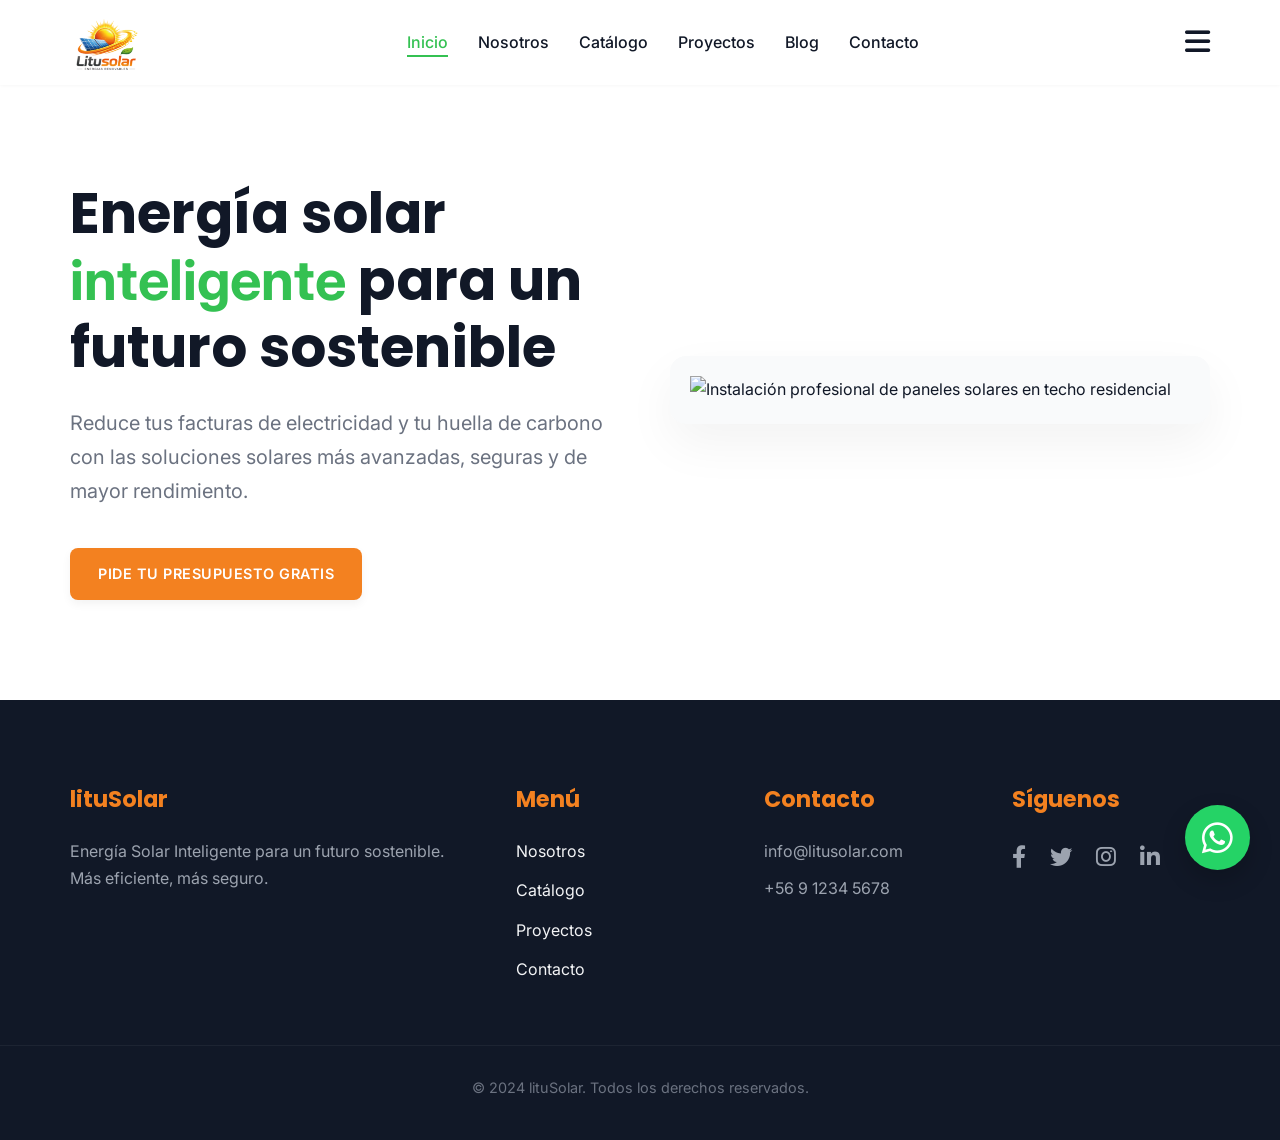
==== index.html @ d1e34080 "Update index.html" ====
<!DOCTYPE html>
<html lang="es">
<head>
    <meta charset="UTF-8">
    <meta name="viewport" content="width=device-width, initial-scale=1.0">
    <meta name="description" content="lituSolar - Energía solar inteligente para un futuro sostenible. Instalación rápida, profesional y con el máximo ahorro garantizado.">
    <title>lituSolar | Energía Solar Inteligente y Sostenible</title>
    
    <link rel="stylesheet" href="css/styles.css">
    
    <link rel="stylesheet" href="https://cdnjs.cloudflare.com/ajax/libs/font-awesome/6.0.0-beta3/css/all.min.css">
</head>
<body>

    <header>
        <div class="container nav-container">
            <div class="logo">
                <a href="index.html">
                    <img src="images/logo.png" alt="Logo de lituSolar">
                </a>
            </div>
            <nav>
                <ul class="nav-links">
                    <li><a href="index.html" class="active">Inicio</a></li>
                    <li><a href="nosotros.html">Nosotros</a></li>
                    <li><a href="catalogo.html">Catálogo</a></li>
                    <li><a href="proyectos.html">Proyectos</a></li>
                    <li><a href="blog.html">Blog</a></li>
                    <li><a href="contacto.html">Contacto</a></li>
                </ul>
            </nav>
            <i class="fas fa-bars menu-toggle"></i>
        </div>
    </header>

    <section id="hero">
        <div class="container hero-container">
            <div class="hero-text">
                <h1>Energía solar <span class="text-green">inteligente</span> para un futuro sostenible</h1>
                <p>Reduce tus facturas de electricidad y tu huella de carbono con las soluciones solares más avanzadas, seguras y de mayor rendimiento.</p>
                <a href="contacto.html" class="btn btn-primary">Pide tu Presupuesto Gratis</a>
            </div>
            <div class="hero-image">
                <img src="https://images.unsplash.com/photo-1599863261649-0d3f82669e4f?q=80&w=600&auto=format&fit=crop" alt="Instalación profesional de paneles solares en techo residencial">
            </div>
        </div>
    </section>

    <footer>
        <div class="container footer-container">
            <div class="footer-section">
                <h3>lituSolar</h3>
                <p>Energía Solar Inteligente para un futuro sostenible. Más eficiente, más seguro.</p>
            </div>
            <div class="footer-section">
                <h3>Menú</h3>
                <ul>
                    <li><a href="nosotros.html">Nosotros</a></li>
                    <li><a href="catalogo.html">Catálogo</a></li>
                    <li><a href="proyectos.html">Proyectos</a></li>
                    <li><a href="contacto.html">Contacto</a></li>
                </ul>
            </div>
            <div class="footer-section">
                <h3>Contacto</h3>
                <p>info@litusolar.com</p>
                <p>+56 9 1234 5678</p>
            </div>
            <div class="footer-section social-links">
                <h3>Síguenos</h3>
                <a href="#"><i class="fab fa-facebook-f"></i></a>
                <a href="#"><i class="fab fa-twitter"></i></a>
                <a href="#"><i class="fab fa-instagram"></i></a>
                <a href="#"><i class="fab fa-linkedin-in"></i></a>
            </div>
        </div>
        <div class="copy-text">
            &copy; 2024 lituSolar. Todos los derechos reservados.
        </div>
    </footer>

    <a href="https://wa.me/56912345678?text=Hola%20lituSolar,%20me%20gustaría%20saber%20más%20sobre%20sus%20paneles%20solares." class="whatsapp-btn" target="_blank">
        <i class="fab fa-whatsapp"></i>
    </a>

    <script src="js/script.js"></script>
</body>
</html>
---- css/styles.css ----
/*
 * lituSolar - CSS Global Rediseñado
 * Estética MODERNA, LIMPIA y PREMIUM.
 * Basado en la paleta del logo:
 * - Verde Aceto: #34C152
 * - Naranja Aceto: #F38120
 * - Base Limpia: #FFFFFF / #F9FAFB (Gris súper claro)
 * - Texto Principal: #111827 (Gris muy oscuro, casi negro)
 * - Texto Secundario: #6B7280 (Gris medio)
 */

/* --- IMPORTACIÓN DE FUENTES MODERNAS (Google Fonts) --- */
@import url('https://fonts.googleapis.com/css2?family=Inter:wght@400;500;600&family=Poppins:wght@600;700&display=swap');

/* --- RESET Y ESTILOS GLOBALES --- */
* {
    margin: 0;
    padding: 0;
    box-sizing: border-box;
    font-family: 'Inter', sans-serif; /* Fuente del cuerpo */
}

body {
    line-height: 1.7; /* Mayor interlineado para legibilidad */
    color: #111827;
    background-color: #ffffff;
    overflow-x: hidden;
    scroll-behavior: smooth;
}

h1, h2, h3 {
    font-family: 'Poppins', sans-serif; /* Fuente geométrica para títulos */
    font-weight: 700;
    color: #111827;
    margin-bottom: 1rem;
}

a {
    text-decoration: none;
    color: inherit;
    transition: all 0.3s ease;
}

ul {
    list-style: none;
}

img {
    max-width: 100%;
    height: auto;
    display: block;
}

.container {
    max-width: 1200px;
    margin: 0 auto;
    padding: 0 30px; /* Mayor padding lateral */
}

/* --- COLORES DEL LOGO Y ACENTOS --- */
.text-green { color: #34C152; }
.text-orange { color: #F38120; }
.bg-light { background-color: #F9FAFB; } /* Fondo gris ultra-claro */
.text-gray { color: #6B7280; }

/* --- BOTONES MODERNOS --- */
.btn {
    display: inline-block;
    padding: 14px 28px;
    border-radius: 8px; /* Bordes suaves */
    border: none;
    cursor: pointer;
    font-weight: 600;
    text-align: center;
    transition: all 0.3s ease;
    box-shadow: 0 4px 10px rgba(0, 0, 0, 0.05); /* Sombra muy sutil */
    text-transform: uppercase;
    letter-spacing: 0.5px;
    font-size: 0.9rem;
}

.btn:hover {
    transform: translateY(-2px);
    box-shadow: 0 6px 15px rgba(0, 0, 0, 0.1);
}

.btn-primary {
    background-color: #F38120; /* Naranja del sol */
    color: #ffffff;
}

.btn-primary:hover {
    background-color: #e07010;
}

.btn-secondary {
    background-color: #34C152; /* Verde de la hoja */
    color: #ffffff;
}

.btn-secondary:hover {
    background-color: #2b9e42;
}

.btn-block {
    width: 100%;
    display: block;
}

/* --- HEADER / NAVEGACIÓN MODERNA --- */
header {
    background-color: rgba(255, 255, 255, 0.95); /* Semi-transparente */
    backdrop-filter: blur(5px); /* Efecto blur detrás */
    padding: 15px 0;
    position: fixed; /* Fijo arriba siempre */
    top: 0;
    width: 100%;
    z-index: 1000;
    box-shadow: 0 1px 3px rgba(0,0,0,0.03); /* Límite suave */
}

.nav-container {
    display: flex;
    justify-content: space-between;
    align-items: center;
}

.logo img {
    height: 55px; /* Logo más grande */
    width: auto;
}

.nav-links {
    display: flex;
    gap: 30px; /* Más espacio entre enlaces */
}

.nav-links a {
    font-weight: 500;
    color: #111827;
    position: relative;
    padding-bottom: 5px;
}

/* Efecto hover subrayado animado */
.nav-links a::after {
    content: '';
    position: absolute;
    width: 0;
    height: 2px;
    bottom: 0;
    left: 0;
    background-color: #34C152; /* Verde de la hoja */
    transition: width 0.3s;
}

.nav-links a:hover::after, .nav-links a.active::after {
    width: 100%;
}

.nav-links a.active {
    color: #34C152;
}

.menu-toggle {
    display: none;
    font-size: 1.8rem;
    cursor: pointer;
    color: #111827;
}

/* --- SECCIÓN HERO PULIDA --- */
#hero {
    background-color: #ffffff;
    padding: 180px 0 100px 0; /* Mayor espacio arriba para header fijo */
}

.hero-container {
    display: grid;
    grid-template-columns: 1fr 1fr;
    gap: 60px;
    align-items: center;
}

.hero-text h1 {
    font-size: 3.5rem; /* Título gigante */
    line-height: 1.2;
    margin-bottom: 1.5rem;
}

.hero-text p {
    font-size: 1.25rem;
    color: #6B7280;
    margin-bottom: 2.5rem;
    max-width: 600px;
}

.hero-image {
    padding: 20px;
    border-radius: 16px;
    background-color: #F9FAFB;
    box-shadow: 0 20px 50px rgba(0,0,0,0.05);
}

/* --- SECCIÓN BENEFICIOS REDISEÑADA --- */
#beneficios {
    padding: 100px 0;
}

#beneficios h2 {
    text-align: center;
    font-size: 2.5rem;
    margin-bottom: 60px;
}

.beneficios-grid {
    display: grid;
    grid-template-columns: repeat(3, 1fr);
    gap: 30px;
}

.beneficio-card {
    background: #ffffff;
    border-radius: 12px;
    padding: 40px;
    text-align: center;
    border: 1px solid rgba(0,0,0,0.03); /* Límite suave */
    transition: all 0.3s ease;
}

.beneficio-card:hover {
    transform: translateY(-8px);
    box-shadow: 0 20px 40px rgba(0, 0, 0, 0.08);
}

.beneficio-card i {
    font-size: 3rem;
    margin-bottom: 25px;
    background-color: #F9FAFB;
    width: 80px;
    height: 80px;
    display: inline-flex;
    justify-content: center;
    align-items: center;
    border-radius: 50%;
}

.beneficio-card h3 {
    font-size: 1.5rem;
    margin-bottom: 15px;
}

.beneficio-card p {
    color: #6B7280;
    font-size: 1rem;
}

/* --- SECCIÓN SERVICIOS LIMPIA --- */
#servicios {
    padding: 100px 0;
}

.services-container {
    text-align: center;
}

.services-container h2 {
    font-size: 2.5rem;
    margin-bottom: 60px;
}

.services-list {
    display: grid;
    grid-template-columns: repeat(3, 1fr);
    gap: 30px;
}

.service-item {
    background: #ffffff;
    border-radius: 12px;
    padding: 40px;
    text-align: center;
    box-shadow: 0 10px 30px rgba(0, 0, 0, 0.05); /* Sombra sutil */
    border: 1px solid rgba(0,0,0,0.02);
}

.service-item h3 {
    color: #F38120; /* Naranja del sol */
    font-size: 1.6rem;
    margin-bottom: 15px;
}

.service-item p {
    color: #6B7280;
}

/* --- PÁGINAS INTERNAS --- */
.page-content {
    padding: 180px 0 100px 0;
}

.page-content h1 {
    font-size: 3rem;
    margin-bottom: 40px;
    text-align: center;
}

/* Estilos genéricos para secciones de contenido */
.card-style {
    background: #ffffff;
    border-radius: 12px;
    padding: 40px;
    box-shadow: 0 10px 30px rgba(0, 0, 0, 0.05);
    border: 1px solid rgba(0,0,0,0.03);
    margin-bottom: 40px;
}

.error-text, .error-msg {
    color: #dc2626; /* Rojo de error moderno */
    font-size: 0.9rem;
    margin-top: 5px;
}

/* --- FORMULARIOS MODERNOS (contacto.html) --- */
.contacto-wrapper {
    max-width: 700px;
    margin: 0 auto;
}

.alert-success {
    background-color: #d1fae5;
    color: #065f46;
    padding: 15px;
    border-radius: 8px;
    border: 1px solid #a7f3d0;
    margin-bottom: 25px;
    display: none; /* Oculto por defecto */
}

.alert-success.active {
    display: block;
}

.form-group {
    margin-bottom: 20px;
}

.form-group label {
    display: block;
    margin-bottom: 8px;
    font-weight: 500;
    color: #111827;
}

.form-group input, .form-group textarea {
    width: 100%;
    padding: 14px;
    border: 1px solid #d1d5db; /* Gris suave */
    border-radius: 8px;
    background-color: #ffffff;
    font-size: 1rem;
    color: #111827;
    transition: border-color 0.3s;
}

.form-group input:focus, .form-group textarea:focus {
    outline: none;
    border-color: #34C152; /* Foco Verde */
    box-shadow: 0 0 0 3px rgba(52, 193, 82, 0.1);
}

/* --- GRILLAS DE DATOS DINÁMICOS (catalogo/blog.html) --- */
.product-grid, .blog-grid {
    display: grid;
    grid-template-columns: repeat(3, 1fr);
    gap: 30px;
    margin-top: 50px;
}

.product-card, .blog-card {
    /* Mismo estilo base que la tarjeta de beneficios */
    background: #ffffff;
    border-radius: 12px;
    padding: 30px;
    border: 1px solid rgba(0,0,0,0.03);
    box-shadow: 0 10px 30px rgba(0, 0, 0, 0.05);
    transition: all 0.3s ease;
    display: flex;
    flex-direction: column;
}

.product-card img, .blog-card img {
    border-radius: 8px;
    margin-bottom: 20px;
}

.blog-card h3 {
    font-size: 1.4rem;
}

.blog-card .read-more {
    margin-top: auto;
    font-weight: 600;
}

/* --- FOOTER MODERNO Y LIMPIO --- */
footer {
    background-color: #111827; /* Fondo muy oscuro */
    color: #f3f4f6;
    padding: 80px 0 40px 0;
}

.footer-container {
    display: grid;
    grid-template-columns: 2fr 1fr 1fr 1fr;
    gap: 50px;
}

.footer-section h3 {
    color: #F38120; /* Naranja del sol */
    font-size: 1.4rem;
    margin-bottom: 20px;
}

.footer-section p {
    color: #9ca3af; /* Gris claro */
    margin-bottom: 10px;
}

.footer-section ul li {
    margin-bottom: 12px;
}

.footer-section ul li a:hover {
    color: #34C152; /* Verde en hover */
}

.social-links a {
    margin-right: 20px;
    font-size: 1.4rem;
    color: #9ca3af;
}

.social-links a:hover {
    color: #ffffff;
}

.copy-text {
    text-align: center;
    margin-top: 50px;
    padding-top: 30px;
    border-top: 1px solid rgba(255, 255, 255, 0.05);
    color: #6b7280;
    font-size: 0.9rem;
}

/* --- BOTÓN WHATSAPP FLOTANTE PULIDO --- */
.whatsapp-btn {
    position: fixed;
    bottom: 30px;
    right: 30px;
    background-color: #25D366;
    color: #ffffff;
    border-radius: 50px;
    width: 65px;
    height: 65px;
    display: flex;
    justify-content: center;
    align-items: center;
    font-size: 2.2rem;
    box-shadow: 0 10px 25px rgba(0, 0, 0, 0.2);
    z-index: 1000;
}

.whatsapp-btn:hover {
    transform: translateY(-5px);
    background-color: #1ebd5a;
}

/* --- MEDIA QUERIES (Responsividad Rediseñada) --- */
@media (max-width: 1024px) {
    .beneficios-grid, .services-list, .product-grid, .blog-grid {
        grid-template-columns: repeat(2, 1fr);
    }
}

@media (max-width: 768px) {
    .container {
        padding: 0 20px;
    }

    /* Navegación Mobile */
    .nav-links {
        display: none;
        flex-direction: column;
        position: absolute;
        top: 85px; /* Altura del header */
        right: 0;
        background-color: #ffffff;
        width: 100%;
        padding: 30px;
        box-shadow: 0 10px 15px rgba(0,0,0,0.05);
        gap: 20px;
    }

    .nav-links.active {
        display: flex;
    }

    .menu-toggle {
        display: block;
    }

    /* Hero en columna */
    .hero-container {
        grid-template-columns: 1fr;
        text-align: center;
    }

    .hero-text h1 {
        font-size: 2.8rem;
    }

    .hero-text p {
        max-width: 100%;
    }

    /* Grillas a una columna */
    .beneficios-grid, .services-list, .product-grid, .blog-grid {
        grid-template-columns: 1fr;
    }

    /* Footer en columna */
    .footer-container {
        grid-template-columns: 1fr;
        text-align: center;
    }

    .social-links a {
        margin: 0 10px;
    }
}
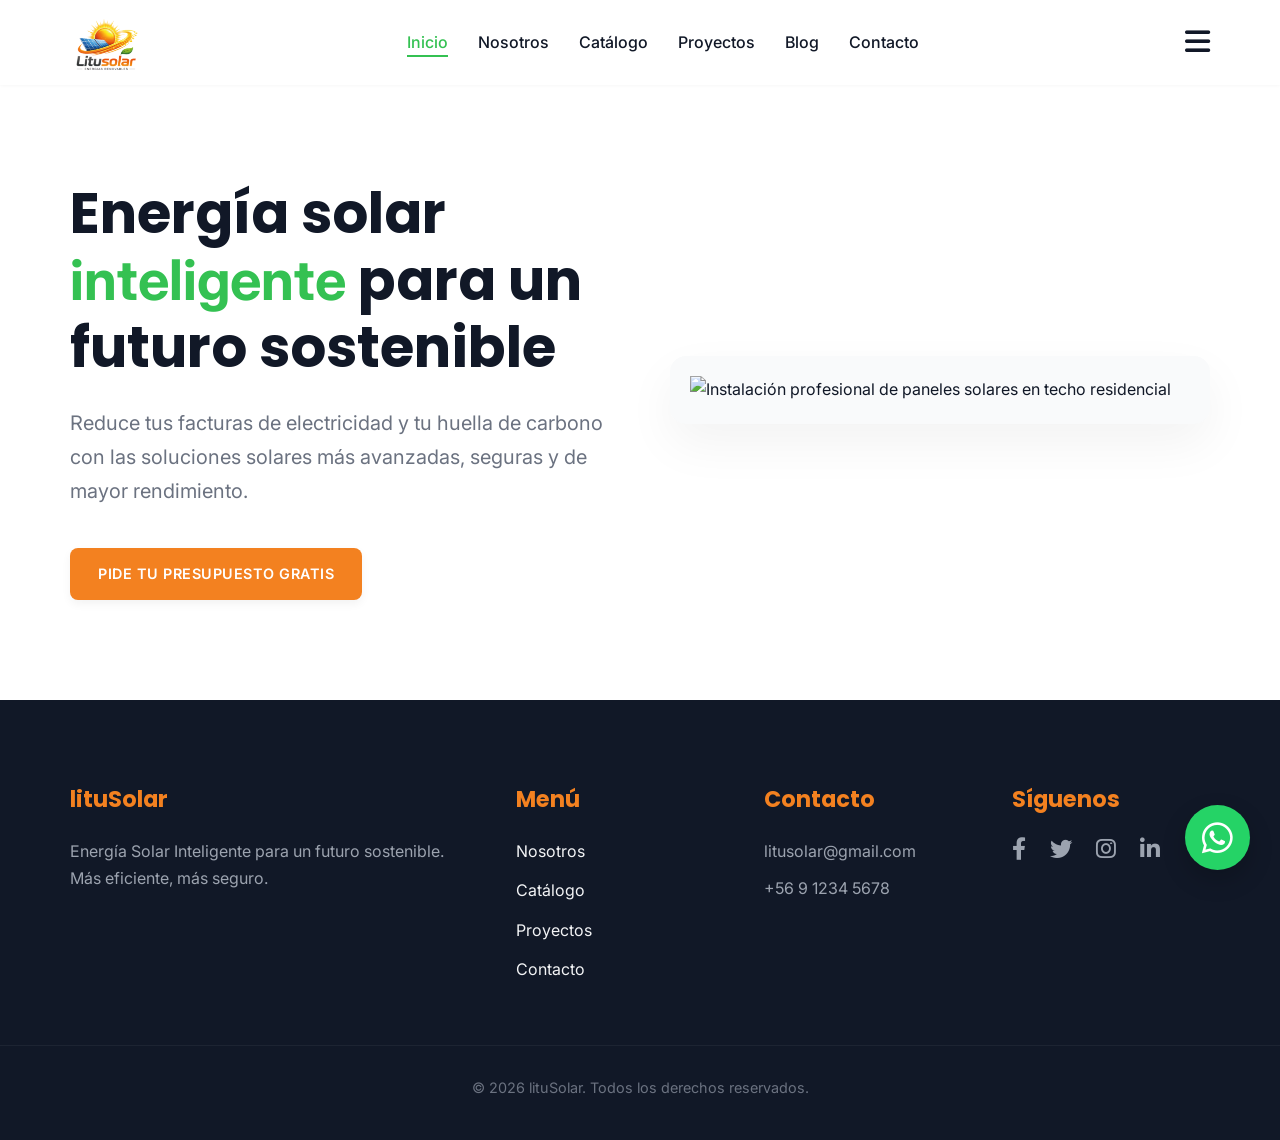
==== commit bd7ff649: "Update index.html" ====
--- a/index.html
+++ b/index.html
@@ -1,4 +1,3 @@
-<!DOCTYPE html>
 <html lang="es">
 <head>
     <meta charset="UTF-8">
@@ -63,7 +62,7 @@
             </div>
             <div class="footer-section">
                 <h3>Contacto</h3>
-                <p>info@litusolar.com</p>
+                <p>litusolar@gmail.com</p>
                 <p>+56 9 1234 5678</p>
             </div>
             <div class="footer-section social-links">
@@ -75,7 +74,7 @@
             </div>
         </div>
         <div class="copy-text">
-            &copy; 2024 lituSolar. Todos los derechos reservados.
+            &copy; 2026 lituSolar. Todos los derechos reservados.
         </div>
     </footer>
 
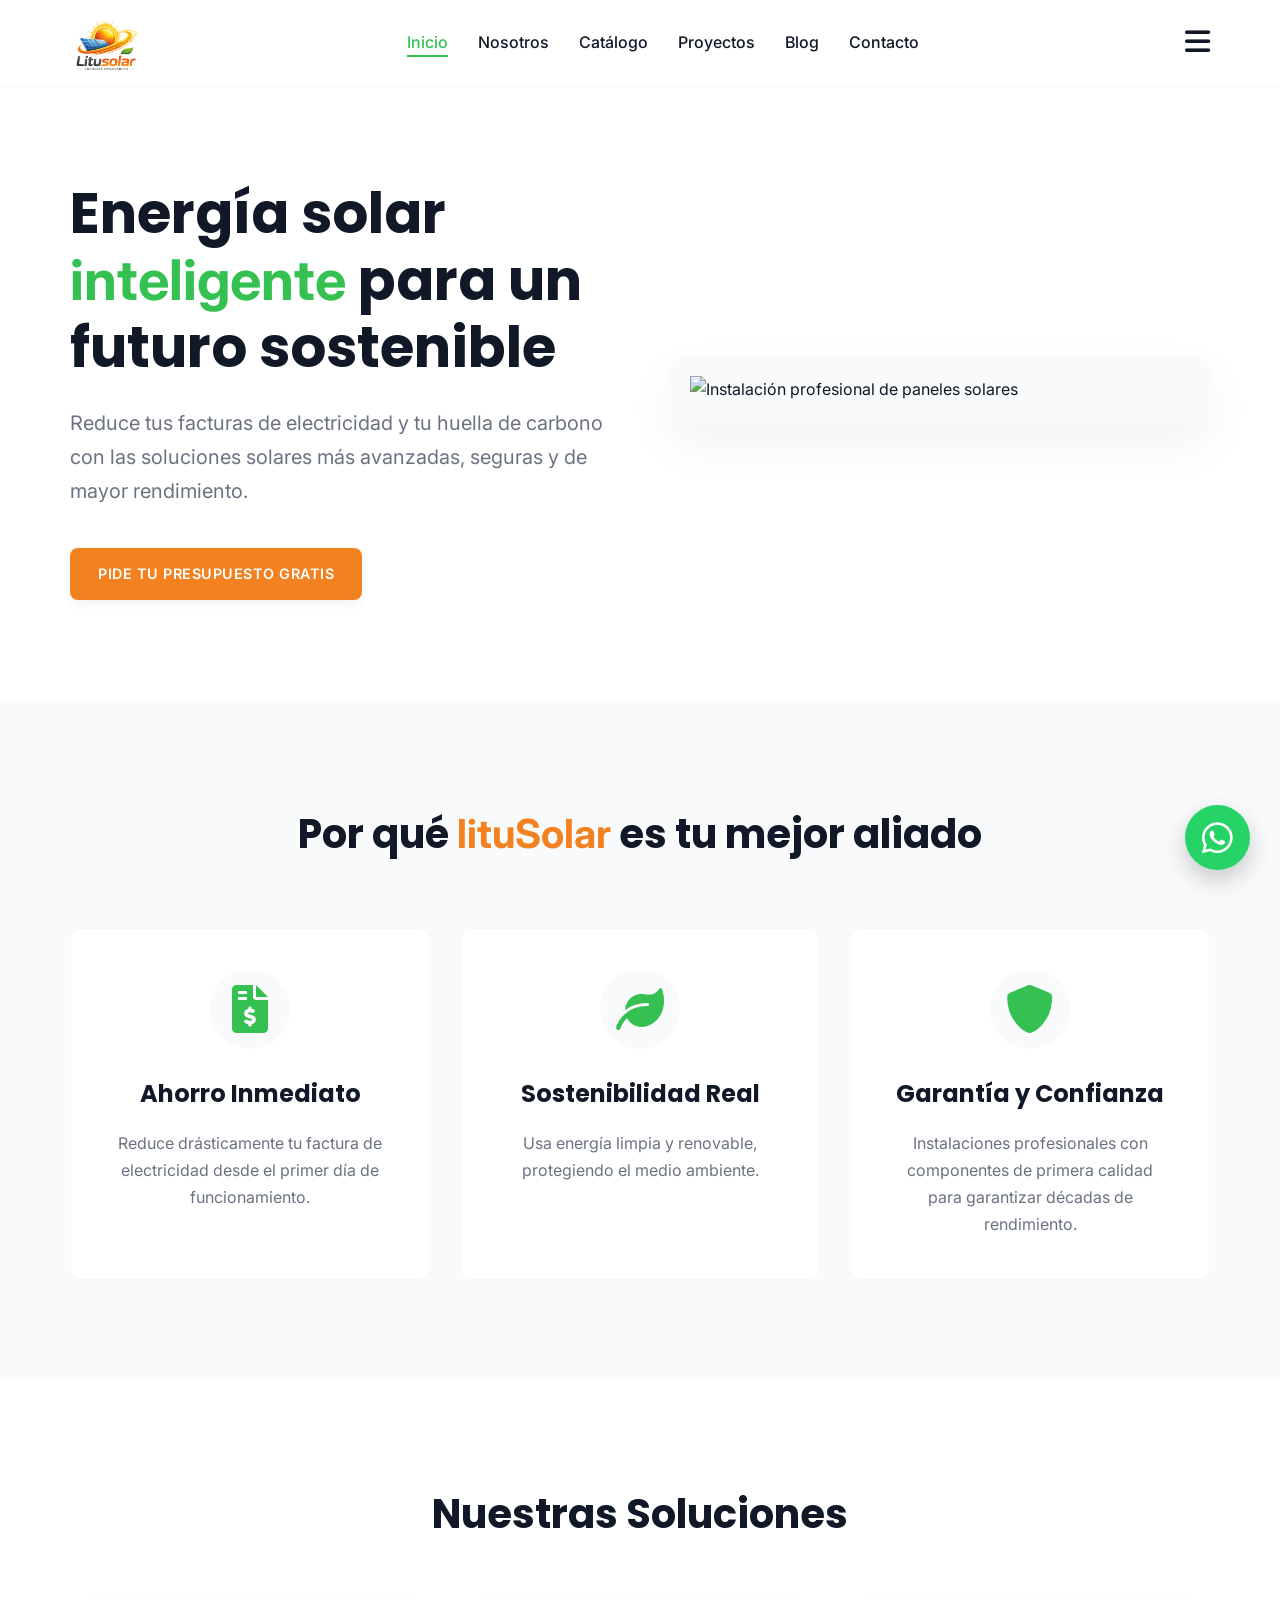
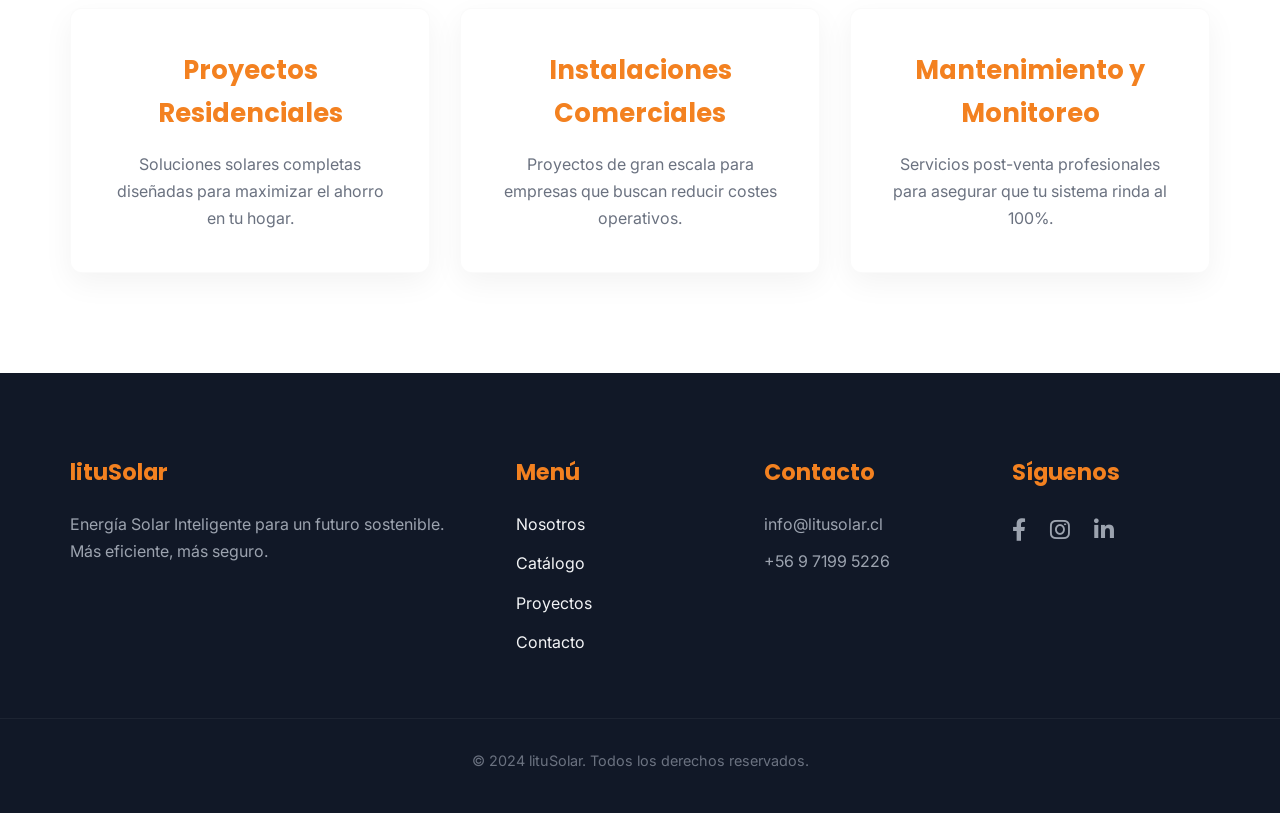
==== commit fc73a902: "Update index.html" ====
--- a/index.html
+++ b/index.html
@@ -1,3 +1,4 @@
+<!DOCTYPE html>
 <html lang="es">
 <head>
     <meta charset="UTF-8">
@@ -6,7 +7,6 @@
     <title>lituSolar | Energía Solar Inteligente y Sostenible</title>
     
     <link rel="stylesheet" href="css/styles.css">
-    
     <link rel="stylesheet" href="https://cdnjs.cloudflare.com/ajax/libs/font-awesome/6.0.0-beta3/css/all.min.css">
 </head>
 <body>
@@ -40,7 +40,51 @@
                 <a href="contacto.html" class="btn btn-primary">Pide tu Presupuesto Gratis</a>
             </div>
             <div class="hero-image">
-                <img src="https://images.unsplash.com/photo-1599863261649-0d3f82669e4f?q=80&w=600&auto=format&fit=crop" alt="Instalación profesional de paneles solares en techo residencial">
+                <img src="images/hero.jpg" alt="Instalación profesional de paneles solares">
+            </div>
+        </div>
+    </section>
+
+    <section id="beneficios" class="bg-light">
+        <div class="container">
+            <h2>Por qué <span class="text-orange">lituSolar</span> es tu mejor aliado</h2>
+            
+            <div class="beneficios-grid">
+                <div class="beneficio-card">
+                    <i class="fas fa-file-invoice-dollar text-green"></i>
+                    <h3>Ahorro Inmediato</h3>
+                    <p>Reduce drásticamente tu factura de electricidad desde el primer día de funcionamiento.</p>
+                </div>
+                <div class="beneficio-card">
+                    <i class="fas fa-leaf text-green"></i>
+                    <h3>Sostenibilidad Real</h3>
+                    <p>Usa energía limpia y renovable, protegiendo el medio ambiente.</p>
+                </div>
+                <div class="beneficio-card">
+                    <i class="fas fa-shield-alt text-green"></i>
+                    <h3>Garantía y Confianza</h3>
+                    <p>Instalaciones profesionales con componentes de primera calidad para garantizar décadas de rendimiento.</p>
+                </div>
+            </div>
+        </div>
+    </section>
+
+    <section id="servicios">
+        <div class="container services-container">
+            <h2>Nuestras Soluciones</h2>
+            <div class="services-list">
+                <div class="service-item">
+                    <h3>Proyectos Residenciales</h3>
+                    <p>Soluciones solares completas diseñadas para maximizar el ahorro en tu hogar.</p>
+                </div>
+                <div class="service-item">
+                    <h3>Instalaciones Comerciales</h3>
+                    <p>Proyectos de gran escala para empresas que buscan reducir costes operativos.</p>
+                </div>
+                <div class="service-item">
+                    <h3>Mantenimiento y Monitoreo</h3>
+                    <p>Servicios post-venta profesionales para asegurar que tu sistema rinda al 100%.</p>
+                </div>
             </div>
         </div>
     </section>
@@ -62,23 +106,22 @@
             </div>
             <div class="footer-section">
                 <h3>Contacto</h3>
-                <p>litusolar@gmail.com</p>
-                <p>+56 9 1234 5678</p>
+                <p>info@litusolar.cl</p>
+                <p>+56 9 7199 5226</p>
             </div>
             <div class="footer-section social-links">
                 <h3>Síguenos</h3>
                 <a href="#"><i class="fab fa-facebook-f"></i></a>
-                <a href="#"><i class="fab fa-twitter"></i></a>
                 <a href="#"><i class="fab fa-instagram"></i></a>
                 <a href="#"><i class="fab fa-linkedin-in"></i></a>
             </div>
         </div>
         <div class="copy-text">
-            &copy; 2026 lituSolar. Todos los derechos reservados.
+            &copy; 2024 lituSolar. Todos los derechos reservados.
         </div>
     </footer>
 
-    <a href="https://wa.me/56912345678?text=Hola%20lituSolar,%20me%20gustaría%20saber%20más%20sobre%20sus%20paneles%20solares." class="whatsapp-btn" target="_blank">
+    <a href="https://wa.me/56971995226?text=Hola%20lituSolar,%20me%20gustaría%20saber%20más%20sobre%20sus%20paneles%20solares." class="whatsapp-btn" target="_blank">
         <i class="fab fa-whatsapp"></i>
     </a>
 
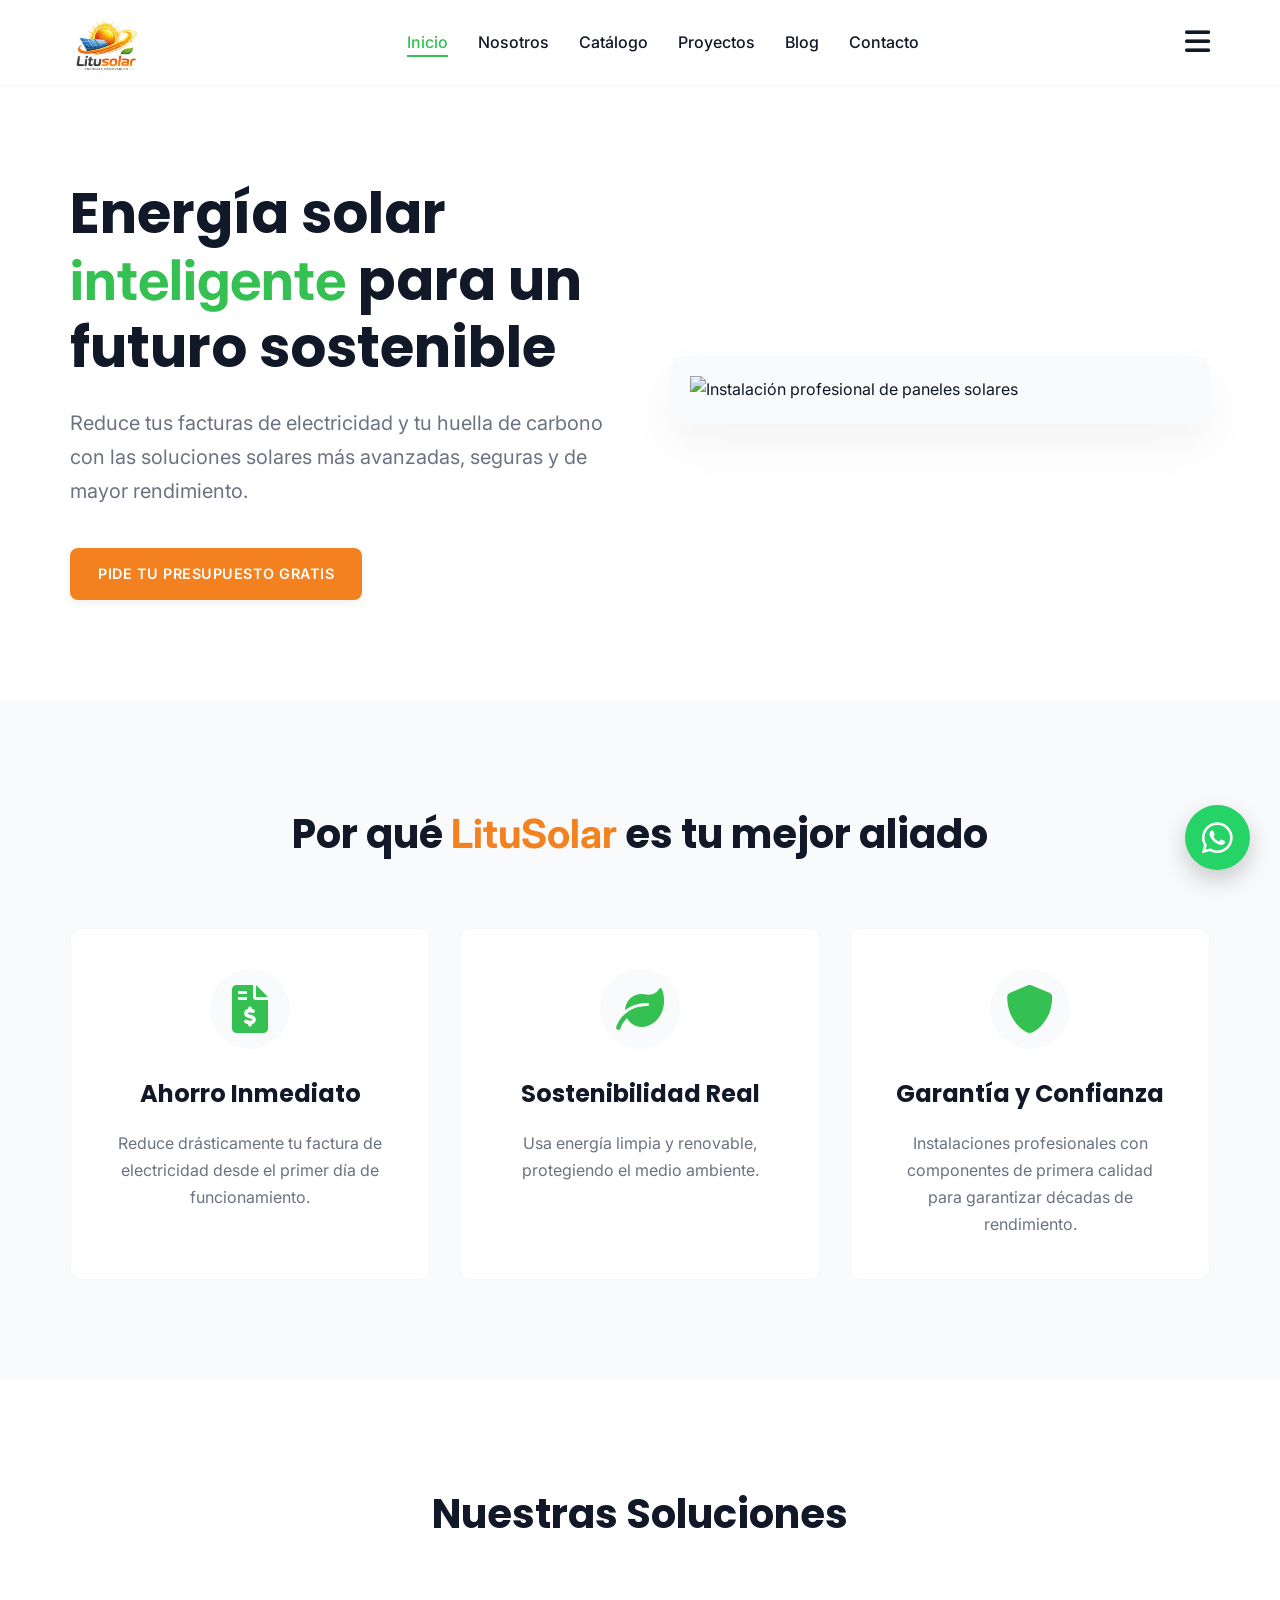
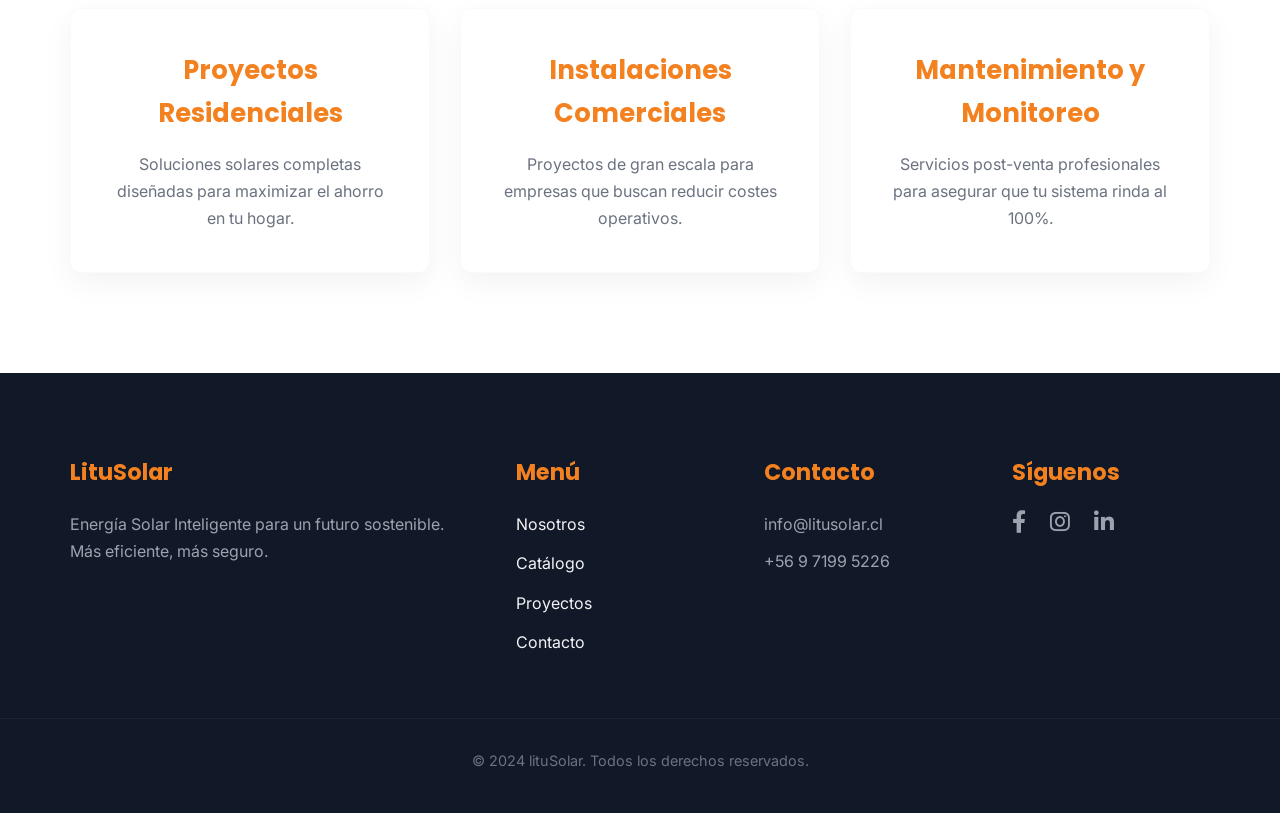
==== commit 6a79fabf: "Update index.html" ====
--- a/index.html
+++ b/index.html
@@ -1,4 +1,3 @@
-<!DOCTYPE html>
 <html lang="es">
 <head>
     <meta charset="UTF-8">
@@ -15,7 +14,7 @@
         <div class="container nav-container">
             <div class="logo">
                 <a href="index.html">
-                    <img src="images/logo.png" alt="Logo de lituSolar">
+                    <img src="images/logo.png" alt="Logo de LituSolar">
                 </a>
             </div>
             <nav>
@@ -47,7 +46,7 @@
 
     <section id="beneficios" class="bg-light">
         <div class="container">
-            <h2>Por qué <span class="text-orange">lituSolar</span> es tu mejor aliado</h2>
+            <h2>Por qué <span class="text-orange">LituSolar</span> es tu mejor aliado</h2>
             
             <div class="beneficios-grid">
                 <div class="beneficio-card">
@@ -92,7 +91,7 @@
     <footer>
         <div class="container footer-container">
             <div class="footer-section">
-                <h3>lituSolar</h3>
+                <h3>LituSolar</h3>
                 <p>Energía Solar Inteligente para un futuro sostenible. Más eficiente, más seguro.</p>
             </div>
             <div class="footer-section">
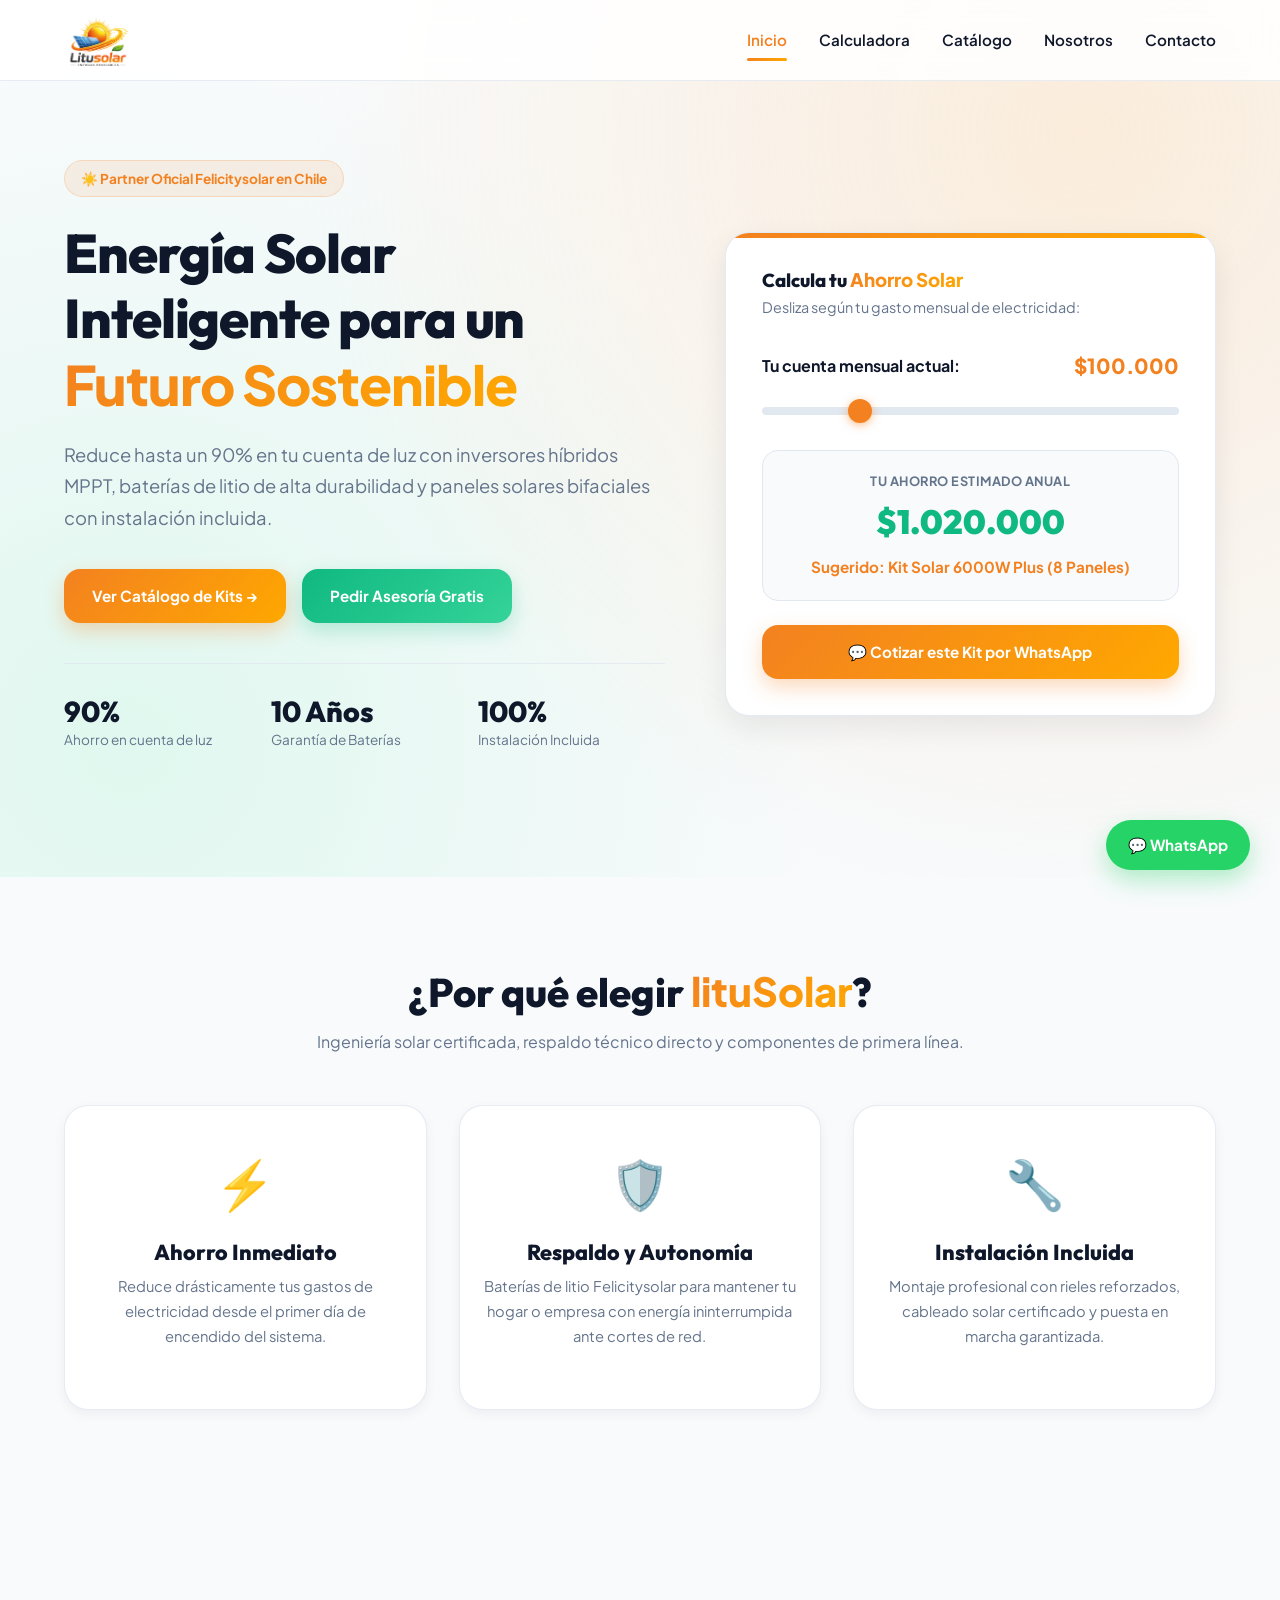
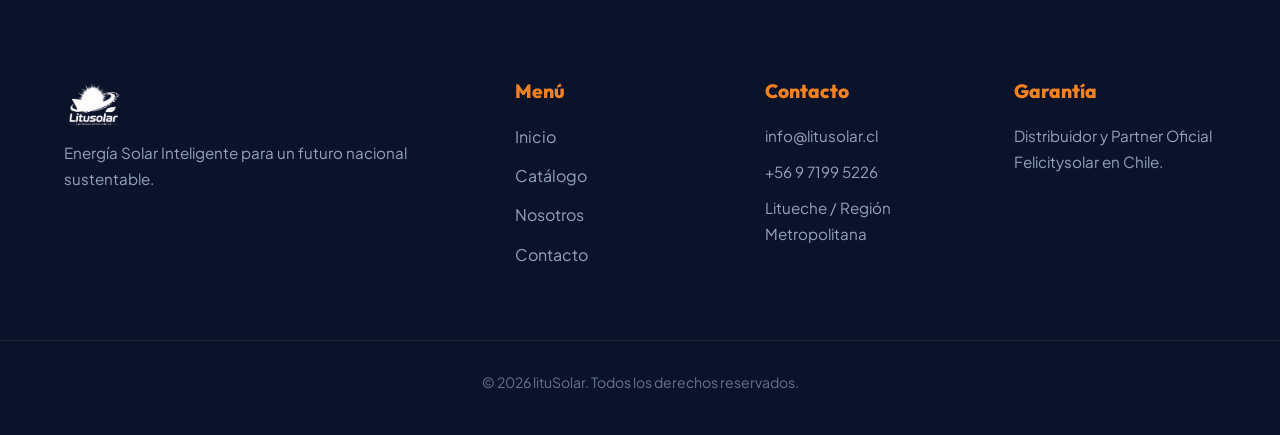
==== commit 6eacca66: "Lanzamiento oficial lituSolar v2: Diseño Solar Tech, Calculadora interactiva y API Google" ====
--- a/index.html
+++ b/index.html
@@ -1,129 +1,172 @@
+<!DOCTYPE html>
 <html lang="es">
 <head>
-    <meta charset="UTF-8">
-    <meta name="viewport" content="width=device-width, initial-scale=1.0">
-    <meta name="description" content="lituSolar - Energía solar inteligente para un futuro sostenible. Instalación rápida, profesional y con el máximo ahorro garantizado.">
-    <title>lituSolar | Energía Solar Inteligente y Sostenible</title>
-    
-    <link rel="stylesheet" href="css/styles.css">
-    <link rel="stylesheet" href="https://cdnjs.cloudflare.com/ajax/libs/font-awesome/6.0.0-beta3/css/all.min.css">
+  <meta charset="UTF-8">
+  <meta name="viewport" content="width=device-width, initial-scale=1.0">
+  <title>lituSolar | Energía Solar Inteligente Chile</title>
+  <meta name="description" content="Kits solares fotovoltaicos híbridos y baterías de litio Felicitysolar en Chile. Reduce hasta un 90% en tu cuenta de luz con instalación incluida.">
+  <link rel="stylesheet" href="css/styles.css">
+  <link rel="icon" href="images/logo.png" type="image/png">
 </head>
 <body>
 
-    <header>
-        <div class="container nav-container">
-            <div class="logo">
-                <a href="index.html">
-                    <img src="images/logo.png" alt="Logo de LituSolar">
-                </a>
-            </div>
-            <nav>
-                <ul class="nav-links">
-                    <li><a href="index.html" class="active">Inicio</a></li>
-                    <li><a href="nosotros.html">Nosotros</a></li>
-                    <li><a href="catalogo.html">Catálogo</a></li>
-                    <li><a href="proyectos.html">Proyectos</a></li>
-                    <li><a href="blog.html">Blog</a></li>
-                    <li><a href="contacto.html">Contacto</a></li>
-                </ul>
-            </nav>
-            <i class="fas fa-bars menu-toggle"></i>
+  <!-- 1. INTRO SOLAR EN MOVIMIENTO (Splash Screen) -->
+  <div id="solar-intro-overlay">
+    <div class="intro-content">
+      <div class="solar-aura-ring"></div>
+      <img src="images/logo.png" alt="lituSolar" class="intro-logo">
+      <div class="intro-text">
+        <span class="intro-tagline">ENERGÍA SOLAR INTELIGENTE</span>
+        <div class="intro-loader-bar">
+          <div class="intro-loader-progress"></div>
         </div>
-    </header>
+      </div>
+    </div>
+    <button id="skip-intro" class="skip-btn">Saltar Intro &rarr;</button>
+  </div>
 
-    <section id="hero">
-        <div class="container hero-container">
-            <div class="hero-text">
-                <h1>Energía solar <span class="text-green">inteligente</span> para un futuro sostenible</h1>
-                <p>Reduce tus facturas de electricidad y tu huella de carbono con las soluciones solares más avanzadas, seguras y de mayor rendimiento.</p>
-                <a href="contacto.html" class="btn btn-primary">Pide tu Presupuesto Gratis</a>
-            </div>
-            <div class="hero-image">
-                <img src="images/hero.jpg" alt="Instalación profesional de paneles solares">
-            </div>
+  <!-- 2. HEADER Y NAVEGACIÓN -->
+  <header>
+    <div class="container nav-container">
+      <a href="index.html" class="logo">
+        <img src="images/logo.png" alt="lituSolar Logo">
+      </a>
+      <div class="menu-toggle">☰</div>
+      <nav class="nav-links">
+        <a href="index.html" class="active">Inicio</a>
+        <a href="#calculadora">Calculadora</a>
+        <a href="catalogo.html">Catálogo</a>
+        <a href="nosotros.html">Nosotros</a>
+        <a href="contacto.html">Contacto</a>
+      </nav>
+    </div>
+  </header>
+
+  <!-- 3. HERO CON ENTRADA DINÁMICA Y CALCULADORA EN VIVO -->
+  <section id="hero">
+    <div class="container hero-container">
+      
+      <!-- Columna Izquierda: Mensaje Comercial -->
+      <div class="hero-text">
+        <div class="hero-badge">
+          <span>☀️ Partner Oficial Felicitysolar en Chile</span>
         </div>
-    </section>
+        <h1>Energía Solar Inteligente para un <span class="gradient-orange">Futuro Sostenible</span></h1>
+        <p>Reduce hasta un 90% en tu cuenta de luz con inversores híbridos MPPT, baterías de litio de alta durabilidad y paneles solares bifaciales con instalación incluida.</p>
+        
+        <div class="hero-actions">
+          <a href="catalogo.html" class="btn btn-primary">Ver Catálogo de Kits &rarr;</a>
+          <a href="contacto.html" class="btn btn-secondary">Pedir Asesoría Gratis</a>
+        </div>
 
-    <section id="beneficios" class="bg-light">
-        <div class="container">
-            <h2>Por qué <span class="text-orange">LituSolar</span> es tu mejor aliado</h2>
-            
-            <div class="beneficios-grid">
-                <div class="beneficio-card">
-                    <i class="fas fa-file-invoice-dollar text-green"></i>
-                    <h3>Ahorro Inmediato</h3>
-                    <p>Reduce drásticamente tu factura de electricidad desde el primer día de funcionamiento.</p>
-                </div>
-                <div class="beneficio-card">
-                    <i class="fas fa-leaf text-green"></i>
-                    <h3>Sostenibilidad Real</h3>
-                    <p>Usa energía limpia y renovable, protegiendo el medio ambiente.</p>
-                </div>
-                <div class="beneficio-card">
-                    <i class="fas fa-shield-alt text-green"></i>
-                    <h3>Garantía y Confianza</h3>
-                    <p>Instalaciones profesionales con componentes de primera calidad para garantizar décadas de rendimiento.</p>
-                </div>
-            </div>
+        <div class="hero-stats">
+          <div class="stat-item">
+            <h4>90%</h4>
+            <p>Ahorro en cuenta de luz</p>
+          </div>
+          <div class="stat-item">
+            <h4>10 Años</h4>
+            <p>Garantía de Baterías</p>
+          </div>
+          <div class="stat-item">
+            <h4>100%</h4>
+            <p>Instalación Incluida</p>
+          </div>
         </div>
-    </section>
+      </div>
 
-    <section id="servicios">
-        <div class="container services-container">
-            <h2>Nuestras Soluciones</h2>
-            <div class="services-list">
-                <div class="service-item">
-                    <h3>Proyectos Residenciales</h3>
-                    <p>Soluciones solares completas diseñadas para maximizar el ahorro en tu hogar.</p>
-                </div>
-                <div class="service-item">
-                    <h3>Instalaciones Comerciales</h3>
-                    <p>Proyectos de gran escala para empresas que buscan reducir costes operativos.</p>
-                </div>
-                <div class="service-item">
-                    <h3>Mantenimiento y Monitoreo</h3>
-                    <p>Servicios post-venta profesionales para asegurar que tu sistema rinda al 100%.</p>
-                </div>
-            </div>
+      <!-- Columna Derecha: Calculadora Solar Interactiva -->
+      <div class="calculator-card" id="calculadora">
+        <h3>Calcula tu <span class="gradient-orange">Ahorro Solar</span></h3>
+        <p class="text-gray" style="font-size: 0.9rem; margin-top: 4px;">Desliza según tu gasto mensual de electricidad:</p>
+
+        <div class="calc-slider-group">
+          <label>
+            <span>Tu cuenta mensual actual:</span>
+            <span id="bill-amount" class="text-orange" style="font-size: 1.3rem; font-weight: 800;">$100.000</span>
+          </label>
+          <input type="range" id="bill-slider" class="calc-slider" min="30000" max="350000" step="10000" value="100000">
         </div>
-    </section>
 
-    <footer>
-        <div class="container footer-container">
-            <div class="footer-section">
-                <h3>LituSolar</h3>
-                <p>Energía Solar Inteligente para un futuro sostenible. Más eficiente, más seguro.</p>
-            </div>
-            <div class="footer-section">
-                <h3>Menú</h3>
-                <ul>
-                    <li><a href="nosotros.html">Nosotros</a></li>
-                    <li><a href="catalogo.html">Catálogo</a></li>
-                    <li><a href="proyectos.html">Proyectos</a></li>
-                    <li><a href="contacto.html">Contacto</a></li>
-                </ul>
-            </div>
-            <div class="footer-section">
-                <h3>Contacto</h3>
-                <p>info@litusolar.cl</p>
-                <p>+56 9 7199 5226</p>
-            </div>
-            <div class="footer-section social-links">
-                <h3>Síguenos</h3>
-                <a href="#"><i class="fab fa-facebook-f"></i></a>
-                <a href="#"><i class="fab fa-instagram"></i></a>
-                <a href="#"><i class="fab fa-linkedin-in"></i></a>
-            </div>
+        <div class="calc-result-box">
+          <p class="text-gray" style="font-size: 0.8rem; text-transform: uppercase; font-weight: 700; letter-spacing: 0.5px;">Tu Ahorro Estimado Anual</p>
+          <div id="annual-savings" class="savings-amount">$1.020.000</div>
+          <div id="suggested-kit" class="kit-suggested">Sugerido: Kit Solar 6000W Plus</div>
         </div>
-        <div class="copy-text">
-            &copy; 2024 lituSolar. Todos los derechos reservados.
-        </div>
-    </footer>
 
-    <a href="https://wa.me/56971995226?text=Hola%20lituSolar,%20me%20gustaría%20saber%20más%20sobre%20sus%20paneles%20solares." class="whatsapp-btn" target="_blank">
-        <i class="fab fa-whatsapp"></i>
-    </a>
+        <a id="calc-whatsapp-btn" href="#" target="_blank" rel="noopener noreferrer" class="btn btn-primary btn-block">
+          💬 Cotizar este Kit por WhatsApp
+        </a>
+      </div>
 
-    <script src="js/script.js"></script>
+    </div>
+  </section>
+
+  <!-- 4. BENEFICIOS CLAVE -->
+  <section id="beneficios" class="container" style="padding: 90px 24px;">
+    <div style="text-align: center; max-width: 700px; margin: 0 auto 50px auto;">
+      <h2 style="font-size: 2.5rem; margin-bottom: 12px;">¿Por qué elegir <span class="gradient-orange">lituSolar</span>?</h2>
+      <p class="text-gray">Ingeniería solar certificada, respaldo técnico directo y componentes de primera línea.</p>
+    </div>
+
+    <div class="product-grid" style="grid-template-columns: repeat(auto-fit, minmax(280px, 1fr));">
+      <div class="product-card" style="text-align: center; padding: 36px 24px;">
+        <div style="font-size: 3rem; margin-bottom: 16px;">⚡</div>
+        <h3>Ahorro Inmediato</h3>
+        <p class="desc">Reduce drásticamente tus gastos de electricidad desde el primer día de encendido del sistema.</p>
+      </div>
+
+      <div class="product-card" style="text-align: center; padding: 36px 24px;">
+        <div style="font-size: 3rem; margin-bottom: 16px;">🛡️</div>
+        <h3>Respaldo y Autonomía</h3>
+        <p class="desc">Baterías de litio Felicitysolar para mantener tu hogar o empresa con energía ininterrumpida ante cortes de red.</p>
+      </div>
+
+      <div class="product-card" style="text-align: center; padding: 36px 24px;">
+        <div style="font-size: 3rem; margin-bottom: 16px;">🔧</div>
+        <h3>Instalación Incluida</h3>
+        <p class="desc">Montaje profesional con rieles reforzados, cableado solar certificado y puesta en marcha garantizada.</p>
+      </div>
+    </div>
+  </section>
+
+  <!-- 5. FOOTER -->
+  <footer>
+    <div class="container footer-container">
+      <div class="footer-section">
+        <img src="images/logo.png" alt="lituSolar" style="height: 45px; margin-bottom: 15px; filter: brightness(0) invert(1);">
+        <p>Energía Solar Inteligente para un futuro nacional sustentable.</p>
+      </div>
+      <div class="footer-section">
+        <h3>Menú</h3>
+        <ul>
+          <li><a href="index.html">Inicio</a></li>
+          <li><a href="catalogo.html">Catálogo</a></li>
+          <li><a href="nosotros.html">Nosotros</a></li>
+          <li><a href="contacto.html">Contacto</a></li>
+        </ul>
+      </div>
+      <div class="footer-section">
+        <h3>Contacto</h3>
+        <p>info@litusolar.cl</p>
+        <p>+56 9 7199 5226</p>
+        <p>Litueche / Región Metropolitana</p>
+      </div>
+      <div class="footer-section">
+        <h3>Garantía</h3>
+        <p>Distribuidor y Partner Oficial Felicitysolar en Chile.</p>
+      </div>
+    </div>
+    <div class="copy-text">
+      &copy; 2026 lituSolar. Todos los derechos reservados.
+    </div>
+  </footer>
+
+  <!-- 6. BOTÓN FLOTANTE DE WHATSAPP -->
+  <a href="https://wa.me/56971995226?text=Hola%20lituSolar,%20quisiera%20cotizar%20un%20kit%20solar." class="whatsapp-float" target="_blank" rel="noopener noreferrer" title="Contactar por WhatsApp">
+    💬 WhatsApp
+  </a>
+
+  <script src="js/script.js"></script>
 </body>
-</html>
+</html>
--- a/css/styles.css
+++ b/css/styles.css
@@ -1,542 +1,634 @@
-/*
- * lituSolar - CSS Global Rediseñado
- * Estética MODERNA, LIMPIA y PREMIUM.
- * Basado en la paleta del logo:
- * - Verde Aceto: #34C152
- * - Naranja Aceto: #F38120
- * - Base Limpia: #FFFFFF / #F9FAFB (Gris súper claro)
- * - Texto Principal: #111827 (Gris muy oscuro, casi negro)
- * - Texto Secundario: #6B7280 (Gris medio)
- */
-
-/* --- IMPORTACIÓN DE FUENTES MODERNAS (Google Fonts) --- */
-@import url('https://fonts.googleapis.com/css2?family=Inter:wght@400;500;600&family=Poppins:wght@600;700&display=swap');
-
-/* --- RESET Y ESTILOS GLOBALES --- */
+/* ==========================================================================
+   lituSolar v2 - Modern Solar Tech CSS Global
+   Estética Premium, Glassmorphism, Micro-interacciones y Animaciones Fluidas
+   ========================================================================== */
+
+@import url('https://fonts.googleapis.com/css2?family=Plus+Jakarta+Sans:wght@400;500;600;700;800&family=Outfit:wght@600;700;800;900&display=swap');
+
+:root {
+  --primary-orange: #F38120;
+  --primary-orange-hover: #E06F10;
+  --primary-green: #10B981;
+  --primary-green-hover: #059669;
+  --dark-bg: #0B132B;
+  --dark-surface: #1C2541;
+  --text-main: #0F172A;
+  --text-muted: #64748B;
+  --bg-light: #F8FAFC;
+  --white: #FFFFFF;
+  --solar-gradient: linear-gradient(135deg, #F38120 0%, #FFA800 100%);
+  --green-gradient: linear-gradient(135deg, #10B981 0%, #34D399 100%);
+  --shadow-sm: 0 4px 12px rgba(15, 23, 42, 0.05);
+  --shadow-md: 0 12px 30px rgba(15, 23, 42, 0.08);
+  --shadow-glow: 0 15px 35px -5px rgba(243, 129, 32, 0.25);
+  --radius-sm: 8px;
+  --radius-md: 16px;
+  --radius-lg: 24px;
+  --transition: all 0.35s cubic-bezier(0.16, 1, 0.3, 1);
+}
+
 * {
-    margin: 0;
-    padding: 0;
-    box-sizing: border-box;
-    font-family: 'Inter', sans-serif; /* Fuente del cuerpo */
+  margin: 0;
+  padding: 0;
+  box-sizing: border-box;
+  font-family: 'Plus Jakarta Sans', -apple-system, BlinkMacSystemFont, sans-serif;
 }
 
 body {
-    line-height: 1.7; /* Mayor interlineado para legibilidad */
-    color: #111827;
-    background-color: #ffffff;
-    overflow-x: hidden;
-    scroll-behavior: smooth;
-}
-
-h1, h2, h3 {
-    font-family: 'Poppins', sans-serif; /* Fuente geométrica para títulos */
-    font-weight: 700;
-    color: #111827;
-    margin-bottom: 1rem;
+  background-color: var(--bg-light);
+  color: var(--text-main);
+  line-height: 1.7;
+  overflow-x: hidden;
+  scroll-behavior: smooth;
+}
+
+h1, h2, h3, h4 {
+  font-family: 'Outfit', sans-serif;
+  font-weight: 800;
+  color: var(--text-main);
+  line-height: 1.2;
 }
 
 a {
-    text-decoration: none;
-    color: inherit;
-    transition: all 0.3s ease;
-}
-
-ul {
-    list-style: none;
-}
-
-img {
-    max-width: 100%;
-    height: auto;
-    display: block;
-}
+  text-decoration: none;
+  color: inherit;
+  transition: var(--transition);
+}
+
+ul { list-style: none; }
+img { max-width: 100%; height: auto; display: block; }
 
 .container {
-    max-width: 1200px;
-    margin: 0 auto;
-    padding: 0 30px; /* Mayor padding lateral */
-}
-
-/* --- COLORES DEL LOGO Y ACENTOS --- */
-.text-green { color: #34C152; }
-.text-orange { color: #F38120; }
-.bg-light { background-color: #F9FAFB; } /* Fondo gris ultra-claro */
-.text-gray { color: #6B7280; }
-
-/* --- BOTONES MODERNOS --- */
+  max-width: 1200px;
+  margin: 0 auto;
+  padding: 0 24px;
+}
+
+/* --- GRADIENTES Y TEXTOS --- */
+.gradient-orange {
+  background: var(--solar-gradient);
+  -webkit-background-clip: text;
+  -webkit-text-fill-color: transparent;
+}
+
+.gradient-green {
+  background: var(--green-gradient);
+  -webkit-background-clip: text;
+  -webkit-text-fill-color: transparent;
+}
+
+.text-orange { color: var(--primary-orange); }
+.text-green { color: var(--primary-green); }
+.text-gray { color: var(--text-muted); }
+
+/* --- BOTONES --- */
 .btn {
-    display: inline-block;
-    padding: 14px 28px;
-    border-radius: 8px; /* Bordes suaves */
-    border: none;
-    cursor: pointer;
-    font-weight: 600;
-    text-align: center;
-    transition: all 0.3s ease;
-    box-shadow: 0 4px 10px rgba(0, 0, 0, 0.05); /* Sombra muy sutil */
-    text-transform: uppercase;
-    letter-spacing: 0.5px;
-    font-size: 0.9rem;
+  display: inline-flex;
+  align-items: center;
+  justify-content: center;
+  gap: 8px;
+  padding: 14px 28px;
+  border-radius: var(--radius-md);
+  font-weight: 700;
+  font-size: 0.95rem;
+  cursor: pointer;
+  border: none;
+  transition: var(--transition);
+  box-shadow: var(--shadow-sm);
 }
 
 .btn:hover {
-    transform: translateY(-2px);
-    box-shadow: 0 6px 15px rgba(0, 0, 0, 0.1);
+  transform: translateY(-3px) scale(1.02);
 }
 
 .btn-primary {
-    background-color: #F38120; /* Naranja del sol */
-    color: #ffffff;
+  background: var(--solar-gradient);
+  color: var(--white);
+  box-shadow: 0 8px 20px rgba(243, 129, 32, 0.3);
 }
 
 .btn-primary:hover {
-    background-color: #e07010;
+  box-shadow: 0 12px 28px rgba(243, 129, 32, 0.45);
 }
 
 .btn-secondary {
-    background-color: #34C152; /* Verde de la hoja */
-    color: #ffffff;
+  background: var(--green-gradient);
+  color: var(--white);
+  box-shadow: 0 8px 20px rgba(16, 185, 129, 0.25);
 }
 
 .btn-secondary:hover {
-    background-color: #2b9e42;
-}
-
-.btn-block {
+  box-shadow: 0 12px 28px rgba(16, 185, 129, 0.4);
+}
+
+.btn-block { width: 100%; }
+
+/* --- 1. SPLASH INTRO ANIMADA (Solar Intro Experience) --- */
+#solar-intro-overlay {
+  position: fixed;
+  top: 0;
+  left: 0;
+  width: 100vw;
+  height: 100vh;
+  background: radial-gradient(circle at center, #1C2541 0%, #0B132B 100%);
+  z-index: 99999;
+  display: flex;
+  flex-direction: column;
+  justify-content: center;
+  align-items: center;
+  transition: opacity 0.8s cubic-bezier(0.16, 1, 0.3, 1), visibility 0.8s ease;
+}
+
+#solar-intro-overlay.fade-out {
+  opacity: 0;
+  visibility: hidden;
+  pointer-events: none;
+}
+
+.intro-content {
+  text-align: center;
+  position: relative;
+  display: flex;
+  flex-direction: column;
+  align-items: center;
+}
+
+.solar-aura-ring {
+  position: absolute;
+  top: 50%;
+  left: 50%;
+  transform: translate(-50%, -50%);
+  width: 240px;
+  height: 240px;
+  border-radius: 50%;
+  background: radial-gradient(circle, rgba(243, 129, 32, 0.5) 0%, rgba(243, 129, 32, 0) 70%);
+  filter: blur(25px);
+  animation: aura-expand 2s infinite alternate ease-in-out;
+  z-index: 1;
+}
+
+@keyframes aura-expand {
+  0% { transform: translate(-50%, -50%) scale(0.85); opacity: 0.5; }
+  100% { transform: translate(-50%, -50%) scale(1.35); opacity: 1; filter: blur(35px); }
+}
+
+.intro-logo {
+  height: 90px;
+  width: auto;
+  position: relative;
+  z-index: 2;
+  animation: logo-entrance 1.2s cubic-bezier(0.16, 1, 0.3, 1) forwards;
+  filter: drop-shadow(0 10px 30px rgba(243, 129, 32, 0.45));
+}
+
+@keyframes logo-entrance {
+  0% { opacity: 0; transform: scale(0.6) translateY(20px); filter: blur(10px); }
+  100% { opacity: 1; transform: scale(1) translateY(0); filter: blur(0); }
+}
+
+.intro-text {
+  margin-top: 25px;
+  position: relative;
+  z-index: 2;
+  display: flex;
+  flex-direction: column;
+  align-items: center;
+  gap: 12px;
+}
+
+.intro-tagline {
+  color: #E2E8F0;
+  font-family: 'Outfit', sans-serif;
+  font-size: 0.9rem;
+  letter-spacing: 4px;
+  font-weight: 700;
+  text-transform: uppercase;
+  opacity: 0;
+  animation: fade-up 0.8s ease 0.5s forwards;
+}
+
+@keyframes fade-up {
+  0% { opacity: 0; transform: translateY(10px); }
+  100% { opacity: 1; transform: translateY(0); }
+}
+
+.intro-loader-bar {
+  width: 180px;
+  height: 4px;
+  background: rgba(255, 255, 255, 0.1);
+  border-radius: 4px;
+  overflow: hidden;
+}
+
+.intro-loader-progress {
+  width: 0%;
+  height: 100%;
+  background: var(--solar-gradient);
+  border-radius: 4px;
+  animation: load-bar 1.6s cubic-bezier(0.4, 0, 0.2, 1) 0.3s forwards;
+  box-shadow: 0 0 12px rgba(243, 129, 32, 0.8);
+}
+
+@keyframes load-bar {
+  0% { width: 0%; }
+  60% { width: 75%; }
+  100% { width: 100%; }
+}
+
+.skip-btn {
+  position: absolute;
+  bottom: 40px;
+  background: transparent;
+  border: 1px solid rgba(255, 255, 255, 0.2);
+  color: #94A3B8;
+  padding: 8px 18px;
+  border-radius: 50px;
+  font-size: 0.85rem;
+  cursor: pointer;
+  transition: var(--transition);
+  z-index: 2;
+}
+
+.skip-btn:hover {
+  color: #FFF;
+  border-color: var(--primary-orange);
+  background: rgba(243, 129, 32, 0.1);
+}
+
+/* --- 2. HEADER FLOTANTE (GLASSMORPHISM) --- */
+header {
+  background: rgba(255, 255, 255, 0.88);
+  backdrop-filter: blur(12px);
+  -webkit-backdrop-filter: blur(12px);
+  position: fixed;
+  top: 0;
+  width: 100%;
+  z-index: 1000;
+  border-bottom: 1px solid rgba(226, 232, 240, 0.8);
+}
+
+.nav-container {
+  display: flex;
+  justify-content: space-between;
+  align-items: center;
+  height: 80px;
+}
+
+.logo img {
+  height: 52px;
+  transition: transform 0.3s ease;
+}
+
+.logo:hover img { transform: scale(1.05); }
+
+.nav-links {
+  display: flex;
+  gap: 32px;
+}
+
+.nav-links a {
+  font-weight: 600;
+  font-size: 0.95rem;
+  color: var(--text-main);
+  position: relative;
+  padding: 8px 0;
+}
+
+.nav-links a::after {
+  content: '';
+  position: absolute;
+  bottom: 0;
+  left: 0;
+  width: 0;
+  height: 3px;
+  background: var(--solar-gradient);
+  border-radius: 2px;
+  transition: width 0.3s ease;
+}
+
+.nav-links a:hover::after,
+.nav-links a.active::after { width: 100%; }
+.nav-links a.active { color: var(--primary-orange); }
+.menu-toggle { display: none; font-size: 1.8rem; cursor: pointer; color: var(--text-main); }
+
+/* --- 3. HERO SECTION V2 --- */
+#hero {
+  padding: 160px 0 90px 0;
+  background: radial-gradient(circle at 85% 15%, rgba(254, 215, 170, 0.4) 0%, rgba(248, 250, 252, 0) 60%),
+              radial-gradient(circle at 10% 85%, rgba(167, 243, 208, 0.3) 0%, rgba(248, 250, 252, 0) 50%);
+}
+
+.hero-container {
+  display: grid;
+  grid-template-columns: 1.1fr 0.9fr;
+  gap: 60px;
+  align-items: center;
+}
+
+.hero-badge {
+  display: inline-flex;
+  align-items: center;
+  gap: 8px;
+  padding: 6px 16px;
+  border-radius: 50px;
+  background: rgba(243, 129, 32, 0.1);
+  color: var(--primary-orange);
+  font-weight: 700;
+  font-size: 0.85rem;
+  margin-bottom: 24px;
+  border: 1px solid rgba(243, 129, 32, 0.2);
+}
+
+.hero-text h1 {
+  font-size: 3.4rem;
+  margin-bottom: 20px;
+  letter-spacing: -0.02em;
+}
+
+.hero-text p {
+  font-size: 1.15rem;
+  color: var(--text-muted);
+  margin-bottom: 36px;
+}
+
+.hero-actions {
+  display: flex;
+  gap: 16px;
+  flex-wrap: wrap;
+}
+
+.hero-stats {
+  display: grid;
+  grid-template-columns: repeat(3, 1fr);
+  gap: 20px;
+  margin-top: 40px;
+  padding-top: 30px;
+  border-top: 1px solid rgba(226, 232, 240, 0.8);
+}
+
+.stat-item h4 {
+  font-size: 1.8rem;
+  color: var(--text-main);
+}
+
+.stat-item p {
+  font-size: 0.85rem;
+  color: var(--text-muted);
+}
+
+/* --- 4. CALCULADORA SOLAR INTERACTIVA --- */
+.calculator-card {
+  background: var(--white);
+  border-radius: var(--radius-lg);
+  padding: 36px;
+  box-shadow: var(--shadow-md);
+  border: 1px solid rgba(226, 232, 240, 0.9);
+  position: relative;
+  overflow: hidden;
+}
+
+.calculator-card::before {
+  content: '';
+  position: absolute;
+  top: 0;
+  left: 0;
+  width: 100%;
+  height: 5px;
+  background: var(--solar-gradient);
+}
+
+.calc-slider-group {
+  margin: 28px 0;
+}
+
+.calc-slider-group label {
+  display: flex;
+  justify-content: space-between;
+  align-items: center;
+  font-weight: 700;
+  font-size: 1rem;
+  margin-bottom: 12px;
+}
+
+.calc-slider {
+  width: 100%;
+  height: 8px;
+  border-radius: 4px;
+  background: #E2E8F0;
+  outline: none;
+  -webkit-appearance: none;
+  cursor: pointer;
+}
+
+.calc-slider::-webkit-slider-thumb {
+  -webkit-appearance: none;
+  width: 24px;
+  height: 24px;
+  border-radius: 50%;
+  background: var(--primary-orange);
+  box-shadow: 0 2px 8px rgba(243, 129, 32, 0.5);
+  cursor: pointer;
+  transition: transform 0.2s ease;
+}
+
+.calc-slider::-webkit-slider-thumb:hover { transform: scale(1.2); }
+
+.calc-result-box {
+  background: #F8FAFC;
+  border-radius: var(--radius-md);
+  padding: 20px;
+  border: 1px solid #E2E8F0;
+  margin-bottom: 24px;
+  text-align: center;
+}
+
+.calc-result-box .savings-amount {
+  font-size: 2.1rem;
+  font-weight: 900;
+  color: var(--primary-green);
+  font-family: 'Outfit', sans-serif;
+}
+
+.calc-result-box .kit-suggested {
+  font-size: 0.95rem;
+  font-weight: 700;
+  color: var(--primary-orange);
+  margin-top: 4px;
+}
+
+/* --- 5. GRILLA DE PRODUCTOS V2 --- */
+.page-content {
+  padding: 140px 0 80px 0;
+}
+
+.product-grid {
+  display: grid;
+  grid-template-columns: repeat(auto-fill, minmax(320px, 1fr));
+  gap: 32px;
+}
+
+.product-card {
+  background: var(--white);
+  border-radius: var(--radius-lg);
+  padding: 24px;
+  box-shadow: var(--shadow-sm);
+  border: 1px solid rgba(226, 232, 240, 0.8);
+  display: flex;
+  flex-direction: column;
+  transition: var(--transition);
+}
+
+.product-card:hover {
+  transform: translateY(-8px);
+  box-shadow: var(--shadow-glow);
+  border-color: rgba(243, 129, 32, 0.3);
+}
+
+.product-card img {
+  border-radius: var(--radius-md);
+  margin-bottom: 20px;
+  width: 100%;
+  aspect-ratio: 4 / 3;
+  object-fit: cover;
+  background-color: #F1F5F9;
+  transition: transform 0.4s ease;
+}
+
+.product-card:hover img { transform: scale(1.03); }
+.product-card h3 { font-size: 1.35rem; margin-bottom: 8px; }
+.product-card .price { font-size: 1.7rem; font-weight: 800; color: var(--primary-orange); font-family: 'Outfit', sans-serif; margin-bottom: 12px; }
+.product-card .desc { font-size: 0.92rem; color: var(--text-muted); margin-bottom: 24px; flex-grow: 1; }
+
+/* --- 6. FORMULARIOS Y ALERTAS (contacto.html) --- */
+.contacto-wrapper {
+  max-width: 720px;
+  margin: 0 auto;
+  background: var(--white);
+  padding: 40px;
+  border-radius: var(--radius-lg);
+  box-shadow: var(--shadow-sm);
+  border: 1px solid #E2E8F0;
+}
+
+.alert-success {
+  background-color: #D1FAE5;
+  color: #065F46;
+  padding: 16px;
+  border-radius: var(--radius-sm);
+  border: 1px solid #A7F3D0;
+  margin-bottom: 25px;
+  display: none;
+  font-weight: 600;
+}
+
+.alert-success.active { display: block; }
+
+.form-group { margin-bottom: 22px; }
+.form-group label { display: block; margin-bottom: 8px; font-weight: 600; color: var(--text-main); font-size: 0.95rem; }
+.form-group input, .form-group textarea {
+  width: 100%;
+  padding: 14px 18px;
+  border: 1.5px solid #CBD5E1;
+  border-radius: var(--radius-sm);
+  background-color: #FFF;
+  font-size: 1rem;
+  color: var(--text-main);
+  transition: var(--transition);
+}
+
+.form-group input:focus, .form-group textarea:focus {
+  outline: none;
+  border-color: var(--primary-orange);
+  box-shadow: 0 0 0 3px rgba(243, 129, 32, 0.15);
+}
+
+/* --- 7. FOOTER Y BOTÓN WHATSAPP --- */
+footer {
+  background: var(--dark-bg);
+  color: #E2E8F0;
+  padding: 80px 0 40px 0;
+  margin-top: 100px;
+}
+
+.footer-container {
+  display: grid;
+  grid-template-columns: 2fr 1fr 1fr 1fr;
+  gap: 48px;
+}
+
+.footer-section h3 {
+  color: var(--primary-orange);
+  font-size: 1.2rem;
+  margin-bottom: 20px;
+}
+
+.footer-section p {
+  color: #94A3B8;
+  font-size: 0.95rem;
+  margin-bottom: 10px;
+}
+
+.footer-section ul li { margin-bottom: 12px; }
+.footer-section ul li a { color: #94A3B8; }
+.footer-section ul li a:hover { color: var(--primary-orange); padding-left: 4px; }
+
+.copy-text {
+  text-align: center;
+  margin-top: 60px;
+  padding-top: 30px;
+  border-top: 1px solid rgba(255, 255, 255, 0.08);
+  color: #64748B;
+  font-size: 0.88rem;
+}
+
+.whatsapp-float {
+  position: fixed;
+  bottom: 30px;
+  right: 30px;
+  background: #25D366;
+  color: #FFF;
+  border-radius: 50px;
+  padding: 12px 22px;
+  display: flex;
+  align-items: center;
+  gap: 10px;
+  font-weight: 700;
+  font-size: 0.95rem;
+  box-shadow: 0 10px 25px rgba(37, 211, 102, 0.35);
+  z-index: 1000;
+  transition: var(--transition);
+}
+
+.whatsapp-float:hover {
+  transform: translateY(-4px) scale(1.03);
+  box-shadow: 0 15px 30px rgba(37, 211, 102, 0.5);
+  background: #20BA56;
+}
+
+/* --- RESPONSIVIDAD --- */
+@media (max-width: 1024px) {
+  .hero-container { grid-template-columns: 1fr; text-align: center; }
+  .hero-text p { margin: 0 auto 36px auto; }
+  .hero-actions { justify-content: center; }
+  .hero-stats { justify-content: center; }
+  .footer-container { grid-template-columns: 1fr 1fr; }
+}
+
+@media (max-width: 768px) {
+  .nav-links {
+    display: none;
+    position: absolute;
+    top: 80px;
+    left: 0;
     width: 100%;
-    display: block;
-}
-
-/* --- HEADER / NAVEGACIÓN MODERNA --- */
-header {
-    background-color: rgba(255, 255, 255, 0.95); /* Semi-transparente */
-    backdrop-filter: blur(5px); /* Efecto blur detrás */
-    padding: 15px 0;
-    position: fixed; /* Fijo arriba siempre */
-    top: 0;
-    width: 100%;
-    z-index: 1000;
-    box-shadow: 0 1px 3px rgba(0,0,0,0.03); /* Límite suave */
-}
-
-.nav-container {
-    display: flex;
-    justify-content: space-between;
-    align-items: center;
-}
-
-.logo img {
-    height: 55px; /* Logo más grande */
-    width: auto;
-}
-
-.nav-links {
-    display: flex;
-    gap: 30px; /* Más espacio entre enlaces */
-}
-
-.nav-links a {
-    font-weight: 500;
-    color: #111827;
-    position: relative;
-    padding-bottom: 5px;
-}
-
-/* Efecto hover subrayado animado */
-.nav-links a::after {
-    content: '';
-    position: absolute;
-    width: 0;
-    height: 2px;
-    bottom: 0;
-    left: 0;
-    background-color: #34C152; /* Verde de la hoja */
-    transition: width 0.3s;
-}
-
-.nav-links a:hover::after, .nav-links a.active::after {
-    width: 100%;
-}
-
-.nav-links a.active {
-    color: #34C152;
-}
-
-.menu-toggle {
-    display: none;
-    font-size: 1.8rem;
-    cursor: pointer;
-    color: #111827;
-}
-
-/* --- SECCIÓN HERO PULIDA --- */
-#hero {
-    background-color: #ffffff;
-    padding: 180px 0 100px 0; /* Mayor espacio arriba para header fijo */
-}
-
-.hero-container {
-    display: grid;
-    grid-template-columns: 1fr 1fr;
-    gap: 60px;
-    align-items: center;
-}
-
-.hero-text h1 {
-    font-size: 3.5rem; /* Título gigante */
-    line-height: 1.2;
-    margin-bottom: 1.5rem;
-}
-
-.hero-text p {
-    font-size: 1.25rem;
-    color: #6B7280;
-    margin-bottom: 2.5rem;
-    max-width: 600px;
-}
-
-.hero-image {
-    padding: 20px;
-    border-radius: 16px;
-    background-color: #F9FAFB;
-    box-shadow: 0 20px 50px rgba(0,0,0,0.05);
-}
-
-/* --- SECCIÓN BENEFICIOS REDISEÑADA --- */
-#beneficios {
-    padding: 100px 0;
-}
-
-#beneficios h2 {
-    text-align: center;
-    font-size: 2.5rem;
-    margin-bottom: 60px;
-}
-
-.beneficios-grid {
-    display: grid;
-    grid-template-columns: repeat(3, 1fr);
-    gap: 30px;
-}
-
-.beneficio-card {
-    background: #ffffff;
-    border-radius: 12px;
-    padding: 40px;
-    text-align: center;
-    border: 1px solid rgba(0,0,0,0.03); /* Límite suave */
-    transition: all 0.3s ease;
-}
-
-.beneficio-card:hover {
-    transform: translateY(-8px);
-    box-shadow: 0 20px 40px rgba(0, 0, 0, 0.08);
-}
-
-.beneficio-card i {
-    font-size: 3rem;
-    margin-bottom: 25px;
-    background-color: #F9FAFB;
-    width: 80px;
-    height: 80px;
-    display: inline-flex;
-    justify-content: center;
-    align-items: center;
-    border-radius: 50%;
-}
-
-.beneficio-card h3 {
-    font-size: 1.5rem;
-    margin-bottom: 15px;
-}
-
-.beneficio-card p {
-    color: #6B7280;
-    font-size: 1rem;
-}
-
-/* --- SECCIÓN SERVICIOS LIMPIA --- */
-#servicios {
-    padding: 100px 0;
-}
-
-.services-container {
-    text-align: center;
-}
-
-.services-container h2 {
-    font-size: 2.5rem;
-    margin-bottom: 60px;
-}
-
-.services-list {
-    display: grid;
-    grid-template-columns: repeat(3, 1fr);
-    gap: 30px;
-}
-
-.service-item {
-    background: #ffffff;
-    border-radius: 12px;
-    padding: 40px;
-    text-align: center;
-    box-shadow: 0 10px 30px rgba(0, 0, 0, 0.05); /* Sombra sutil */
-    border: 1px solid rgba(0,0,0,0.02);
-}
-
-.service-item h3 {
-    color: #F38120; /* Naranja del sol */
-    font-size: 1.6rem;
-    margin-bottom: 15px;
-}
-
-.service-item p {
-    color: #6B7280;
-}
-
-/* --- PÁGINAS INTERNAS --- */
-.page-content {
-    padding: 180px 0 100px 0;
-}
-
-.page-content h1 {
-    font-size: 3rem;
-    margin-bottom: 40px;
-    text-align: center;
-}
-
-/* Estilos genéricos para secciones de contenido */
-.card-style {
-    background: #ffffff;
-    border-radius: 12px;
-    padding: 40px;
-    box-shadow: 0 10px 30px rgba(0, 0, 0, 0.05);
-    border: 1px solid rgba(0,0,0,0.03);
-    margin-bottom: 40px;
-}
-
-.error-text, .error-msg {
-    color: #dc2626; /* Rojo de error moderno */
-    font-size: 0.9rem;
-    margin-top: 5px;
-}
-
-/* --- FORMULARIOS MODERNOS (contacto.html) --- */
-.contacto-wrapper {
-    max-width: 700px;
-    margin: 0 auto;
-}
-
-.alert-success {
-    background-color: #d1fae5;
-    color: #065f46;
-    padding: 15px;
-    border-radius: 8px;
-    border: 1px solid #a7f3d0;
-    margin-bottom: 25px;
-    display: none; /* Oculto por defecto */
-}
-
-.alert-success.active {
-    display: block;
-}
-
-.form-group {
-    margin-bottom: 20px;
-}
-
-.form-group label {
-    display: block;
-    margin-bottom: 8px;
-    font-weight: 500;
-    color: #111827;
-}
-
-.form-group input, .form-group textarea {
-    width: 100%;
-    padding: 14px;
-    border: 1px solid #d1d5db; /* Gris suave */
-    border-radius: 8px;
-    background-color: #ffffff;
-    font-size: 1rem;
-    color: #111827;
-    transition: border-color 0.3s;
-}
-
-.form-group input:focus, .form-group textarea:focus {
-    outline: none;
-    border-color: #34C152; /* Foco Verde */
-    box-shadow: 0 0 0 3px rgba(52, 193, 82, 0.1);
-}
-
-/* --- GRILLAS DE DATOS DINÁMICOS (catalogo/blog.html) --- */
-.product-grid, .blog-grid {
-    display: grid;
-    grid-template-columns: repeat(3, 1fr);
-    gap: 30px;
-    margin-top: 50px;
-}
-
-.product-card, .blog-card {
-    /* Mismo estilo base que la tarjeta de beneficios */
-    background: #ffffff;
-    border-radius: 12px;
+    background: var(--white);
+    flex-direction: column;
     padding: 30px;
-    border: 1px solid rgba(0,0,0,0.03);
-    box-shadow: 0 10px 30px rgba(0, 0, 0, 0.05);
-    transition: all 0.3s ease;
-    display: flex;
-    flex-direction: column;
-}
-
-.product-card img, .blog-card img {
-    border-radius: 8px;
-    margin-bottom: 20px;
-}
-
-.blog-card h3 {
-    font-size: 1.4rem;
-}
-
-.blog-card .read-more {
-    margin-top: auto;
-    font-weight: 600;
-}
-
-/* --- FOOTER MODERNO Y LIMPIO --- */
-footer {
-    background-color: #111827; /* Fondo muy oscuro */
-    color: #f3f4f6;
-    padding: 80px 0 40px 0;
-}
-
-.footer-container {
-    display: grid;
-    grid-template-columns: 2fr 1fr 1fr 1fr;
-    gap: 50px;
-}
-
-.footer-section h3 {
-    color: #F38120; /* Naranja del sol */
-    font-size: 1.4rem;
-    margin-bottom: 20px;
-}
-
-.footer-section p {
-    color: #9ca3af; /* Gris claro */
-    margin-bottom: 10px;
-}
-
-.footer-section ul li {
-    margin-bottom: 12px;
-}
-
-.footer-section ul li a:hover {
-    color: #34C152; /* Verde en hover */
-}
-
-.social-links a {
-    margin-right: 20px;
-    font-size: 1.4rem;
-    color: #9ca3af;
-}
-
-.social-links a:hover {
-    color: #ffffff;
-}
-
-.copy-text {
-    text-align: center;
-    margin-top: 50px;
-    padding-top: 30px;
-    border-top: 1px solid rgba(255, 255, 255, 0.05);
-    color: #6b7280;
-    font-size: 0.9rem;
-}
-
-/* --- BOTÓN WHATSAPP FLOTANTE PULIDO --- */
-.whatsapp-btn {
-    position: fixed;
-    bottom: 30px;
-    right: 30px;
-    background-color: #25D366;
-    color: #ffffff;
-    border-radius: 50px;
-    width: 65px;
-    height: 65px;
-    display: flex;
-    justify-content: center;
-    align-items: center;
-    font-size: 2.2rem;
-    box-shadow: 0 10px 25px rgba(0, 0, 0, 0.2);
-    z-index: 1000;
-}
-
-.whatsapp-btn:hover {
-    transform: translateY(-5px);
-    background-color: #1ebd5a;
-}
-
-/* --- MEDIA QUERIES (Responsividad Rediseñada) --- */
-@media (max-width: 1024px) {
-    .beneficios-grid, .services-list, .product-grid, .blog-grid {
-        grid-template-columns: repeat(2, 1fr);
-    }
-}
-
-@media (max-width: 768px) {
-    .container {
-        padding: 0 20px;
-    }
-
-    /* Navegación Mobile */
-    .nav-links {
-        display: none;
-        flex-direction: column;
-        position: absolute;
-        top: 85px; /* Altura del header */
-        right: 0;
-        background-color: #ffffff;
-        width: 100%;
-        padding: 30px;
-        box-shadow: 0 10px 15px rgba(0,0,0,0.05);
-        gap: 20px;
-    }
-
-    .nav-links.active {
-        display: flex;
-    }
-
-    .menu-toggle {
-        display: block;
-    }
-
-    /* Hero en columna */
-    .hero-container {
-        grid-template-columns: 1fr;
-        text-align: center;
-    }
-
-    .hero-text h1 {
-        font-size: 2.8rem;
-    }
-
-    .hero-text p {
-        max-width: 100%;
-    }
-
-    /* Grillas a una columna */
-    .beneficios-grid, .services-list, .product-grid, .blog-grid {
-        grid-template-columns: 1fr;
-    }
-
-    /* Footer en columna */
-    .footer-container {
-        grid-template-columns: 1fr;
-        text-align: center;
-    }
-
-    .social-links a {
-        margin: 0 10px;
-    }
-}
+    box-shadow: var(--shadow-md);
+    gap: 20px;
+  }
+  .nav-links.active { display: flex; }
+  .menu-toggle { display: block; }
+  .hero-text h1 { font-size: 2.5rem; }
+  .footer-container { grid-template-columns: 1fr; text-align: center; }
+}
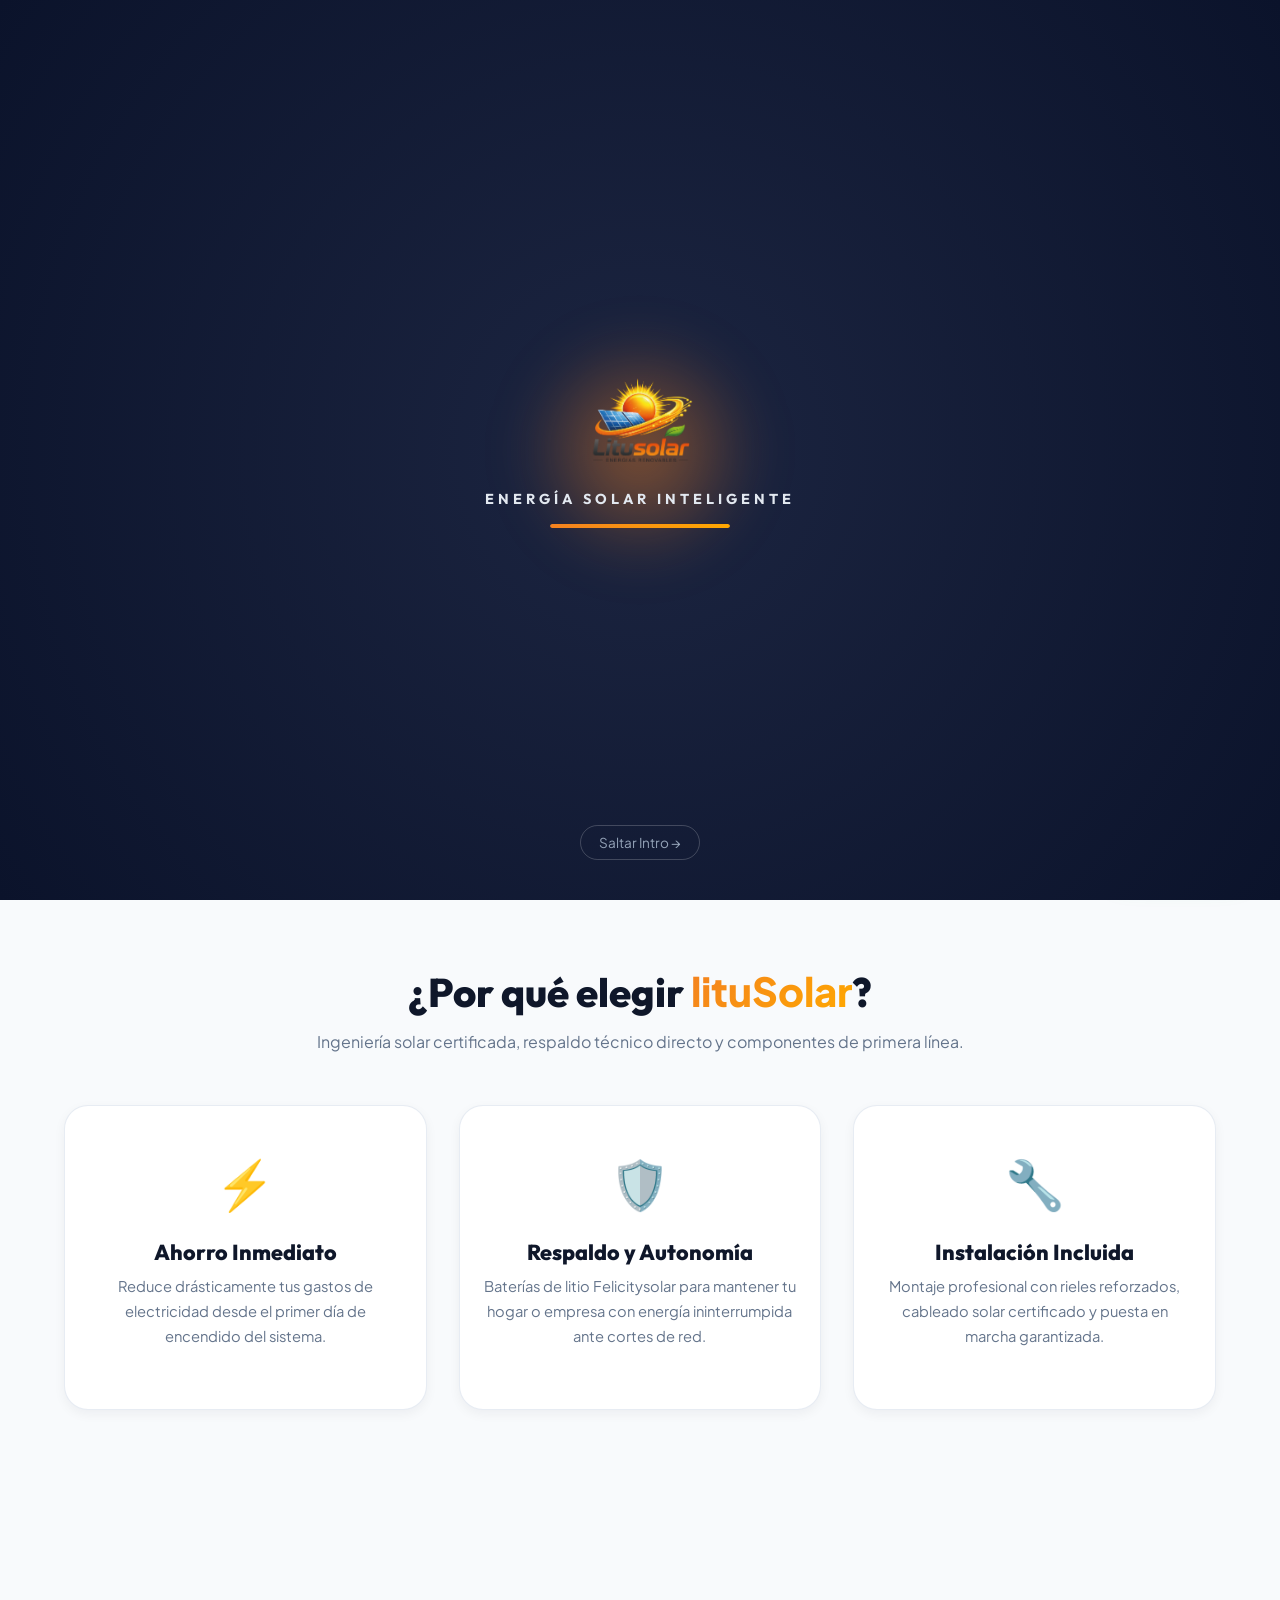
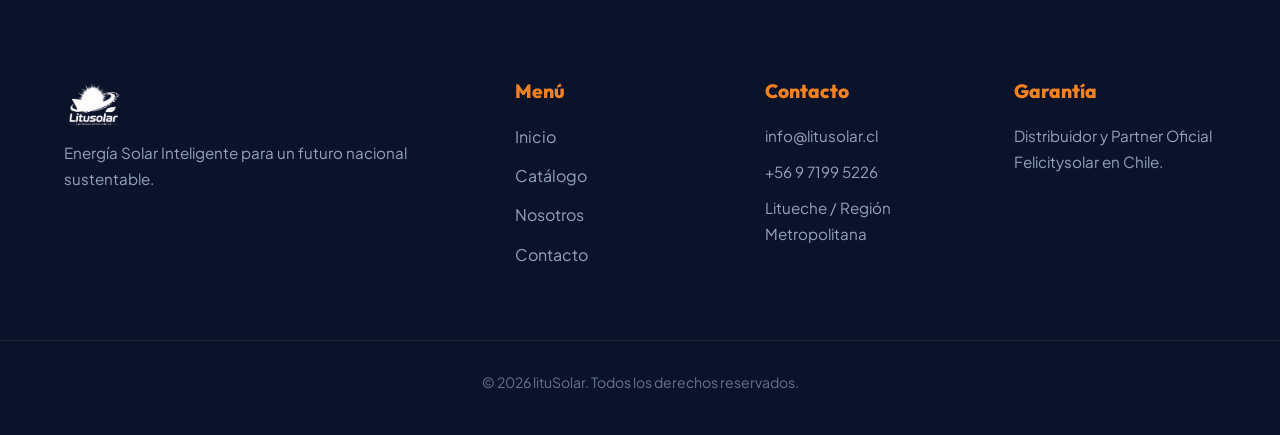
==== commit 940cad58: "update index y nosotros.-" ====
--- a/index.html
+++ b/index.html
@@ -25,7 +25,7 @@
     <button id="skip-intro" class="skip-btn">Saltar Intro &rarr;</button>
   </div>
 
-  <!-- 2. HEADER Y NAVEGACIÓN -->
+  <!-- 2. HEADER Y NAVEGACIÓN LIMPIA -->
   <header>
     <div class="container nav-container">
       <a href="index.html" class="logo">
@@ -34,7 +34,6 @@
       <div class="menu-toggle">☰</div>
       <nav class="nav-links">
         <a href="index.html" class="active">Inicio</a>
-        <a href="#calculadora">Calculadora</a>
         <a href="catalogo.html">Catálogo</a>
         <a href="nosotros.html">Nosotros</a>
         <a href="contacto.html">Contacto</a>
--- a/css/styles.css
+++ b/css/styles.css
@@ -1,6 +1,6 @@
 /* ==========================================================================
    lituSolar v2 - Modern Solar Tech CSS Global
-   Estética Premium, Glassmorphism, Micro-interacciones y Animaciones Fluidas
+   Estética Premium, Glassmorphism, Micro-interacciones y Zoom al Hover
    ========================================================================== */
 
 @import url('https://fonts.googleapis.com/css2?family=Plus+Jakarta+Sans:wght@400;500;600;700;800&family=Outfit:wght@600;700;800;900&display=swap');
@@ -18,6 +18,7 @@
   --white: #FFFFFF;
   --solar-gradient: linear-gradient(135deg, #F38120 0%, #FFA800 100%);
   --green-gradient: linear-gradient(135deg, #10B981 0%, #34D399 100%);
+  --dark-gradient: linear-gradient(135deg, #0B132B 0%, #1E293B 100%);
   --shadow-sm: 0 4px 12px rgba(15, 23, 42, 0.05);
   --shadow-md: 0 12px 30px rgba(15, 23, 42, 0.08);
   --shadow-glow: 0 15px 35px -5px rgba(243, 129, 32, 0.25);
@@ -123,7 +124,7 @@
 
 .btn-block { width: 100%; }
 
-/* --- 1. SPLASH INTRO ANIMADA (Solar Intro Experience) --- */
+/* --- 1. SPLASH INTRO ANIMADA --- */
 #solar-intro-overlay {
   position: fixed;
   top: 0;
@@ -397,10 +398,7 @@
   background: var(--solar-gradient);
 }
 
-.calc-slider-group {
-  margin: 28px 0;
-}
-
+.calc-slider-group { margin: 28px 0; }
 .calc-slider-group label {
   display: flex;
   justify-content: space-between;
@@ -456,7 +454,51 @@
   margin-top: 4px;
 }
 
-/* --- 5. GRILLA DE PRODUCTOS V2 --- */
+/* --- 5. EFECTO ZOOM INTERACTIVO AL HOVER (LENS EXPAND) --- */
+.zoom-container {
+  position: relative;
+  overflow: hidden;
+  border-radius: var(--radius-md);
+  background: #F1F5F9;
+  cursor: zoom-in;
+}
+
+.zoom-img {
+  width: 100%;
+  aspect-ratio: 16 / 10;
+  object-fit: cover;
+  transition: transform 0.6s cubic-bezier(0.16, 1, 0.3, 1), filter 0.3s ease;
+  display: block;
+}
+
+.zoom-container:hover .zoom-img {
+  transform: scale(1.35); /* Zoom nítido al 135% */
+}
+
+.zoom-badge {
+  position: absolute;
+  top: 12px;
+  right: 12px;
+  background: rgba(11, 19, 43, 0.85);
+  color: var(--white);
+  font-size: 0.75rem;
+  font-weight: 700;
+  padding: 4px 12px;
+  border-radius: 20px;
+  backdrop-filter: blur(6px);
+  pointer-events: none;
+  opacity: 0;
+  transition: opacity 0.3s ease, transform 0.3s ease;
+  transform: translateY(-5px);
+  z-index: 5;
+}
+
+.zoom-container:hover .zoom-badge {
+  opacity: 1;
+  transform: translateY(0);
+}
+
+/* --- 6. GRILLA DE PRODUCTOS V2 --- */
 .page-content {
   padding: 140px 0 80px 0;
 }
@@ -499,7 +541,7 @@
 .product-card .price { font-size: 1.7rem; font-weight: 800; color: var(--primary-orange); font-family: 'Outfit', sans-serif; margin-bottom: 12px; }
 .product-card .desc { font-size: 0.92rem; color: var(--text-muted); margin-bottom: 24px; flex-grow: 1; }
 
-/* --- 6. FORMULARIOS Y ALERTAS (contacto.html) --- */
+/* --- 7. FORMULARIOS Y FOOTER --- */
 .contacto-wrapper {
   max-width: 720px;
   margin: 0 auto;
@@ -520,29 +562,17 @@
   display: none;
   font-weight: 600;
 }
-
 .alert-success.active { display: block; }
 
 .form-group { margin-bottom: 22px; }
 .form-group label { display: block; margin-bottom: 8px; font-weight: 600; color: var(--text-main); font-size: 0.95rem; }
 .form-group input, .form-group textarea {
-  width: 100%;
-  padding: 14px 18px;
-  border: 1.5px solid #CBD5E1;
-  border-radius: var(--radius-sm);
-  background-color: #FFF;
-  font-size: 1rem;
-  color: var(--text-main);
-  transition: var(--transition);
-}
-
+  width: 100%; padding: 14px 18px; border: 1.5px solid #CBD5E1; border-radius: var(--radius-sm); font-size: 1rem; color: var(--text-main); transition: var(--transition);
+}
 .form-group input:focus, .form-group textarea:focus {
-  outline: none;
-  border-color: var(--primary-orange);
-  box-shadow: 0 0 0 3px rgba(243, 129, 32, 0.15);
-}
-
-/* --- 7. FOOTER Y BOTÓN WHATSAPP --- */
+  outline: none; border-color: var(--primary-orange); box-shadow: 0 0 0 3px rgba(243, 129, 32, 0.15);
+}
+
 footer {
   background: var(--dark-bg);
   color: #E2E8F0;
@@ -556,56 +586,23 @@
   gap: 48px;
 }
 
-.footer-section h3 {
-  color: var(--primary-orange);
-  font-size: 1.2rem;
-  margin-bottom: 20px;
-}
-
-.footer-section p {
-  color: #94A3B8;
-  font-size: 0.95rem;
-  margin-bottom: 10px;
-}
-
+.footer-section h3 { color: var(--primary-orange); font-size: 1.2rem; margin-bottom: 20px; }
+.footer-section p { color: #94A3B8; font-size: 0.95rem; margin-bottom: 10px; }
 .footer-section ul li { margin-bottom: 12px; }
 .footer-section ul li a { color: #94A3B8; }
 .footer-section ul li a:hover { color: var(--primary-orange); padding-left: 4px; }
 
 .copy-text {
-  text-align: center;
-  margin-top: 60px;
-  padding-top: 30px;
-  border-top: 1px solid rgba(255, 255, 255, 0.08);
-  color: #64748B;
-  font-size: 0.88rem;
+  text-align: center; margin-top: 60px; padding-top: 30px; border-top: 1px solid rgba(255, 255, 255, 0.08); color: #64748B; font-size: 0.88rem;
 }
 
 .whatsapp-float {
-  position: fixed;
-  bottom: 30px;
-  right: 30px;
-  background: #25D366;
-  color: #FFF;
-  border-radius: 50px;
-  padding: 12px 22px;
-  display: flex;
-  align-items: center;
-  gap: 10px;
-  font-weight: 700;
-  font-size: 0.95rem;
-  box-shadow: 0 10px 25px rgba(37, 211, 102, 0.35);
-  z-index: 1000;
-  transition: var(--transition);
-}
-
-.whatsapp-float:hover {
-  transform: translateY(-4px) scale(1.03);
-  box-shadow: 0 15px 30px rgba(37, 211, 102, 0.5);
-  background: #20BA56;
-}
-
-/* --- RESPONSIVIDAD --- */
+  position: fixed; bottom: 30px; right: 30px; background: #25D366; color: #FFF; border-radius: 50px;
+  padding: 12px 22px; display: flex; align-items: center; gap: 10px; font-weight: 700; font-size: 0.95rem;
+  box-shadow: 0 10px 25px rgba(37, 211, 102, 0.35); z-index: 1000; transition: var(--transition);
+}
+.whatsapp-float:hover { transform: translateY(-4px) scale(1.03); background: #20BA56; }
+
 @media (max-width: 1024px) {
   .hero-container { grid-template-columns: 1fr; text-align: center; }
   .hero-text p { margin: 0 auto 36px auto; }
@@ -616,16 +613,8 @@
 
 @media (max-width: 768px) {
   .nav-links {
-    display: none;
-    position: absolute;
-    top: 80px;
-    left: 0;
-    width: 100%;
-    background: var(--white);
-    flex-direction: column;
-    padding: 30px;
-    box-shadow: var(--shadow-md);
-    gap: 20px;
+    display: none; position: absolute; top: 80px; left: 0; width: 100%; background: var(--white);
+    flex-direction: column; padding: 30px; box-shadow: var(--shadow-md); gap: 20px;
   }
   .nav-links.active { display: flex; }
   .menu-toggle { display: block; }
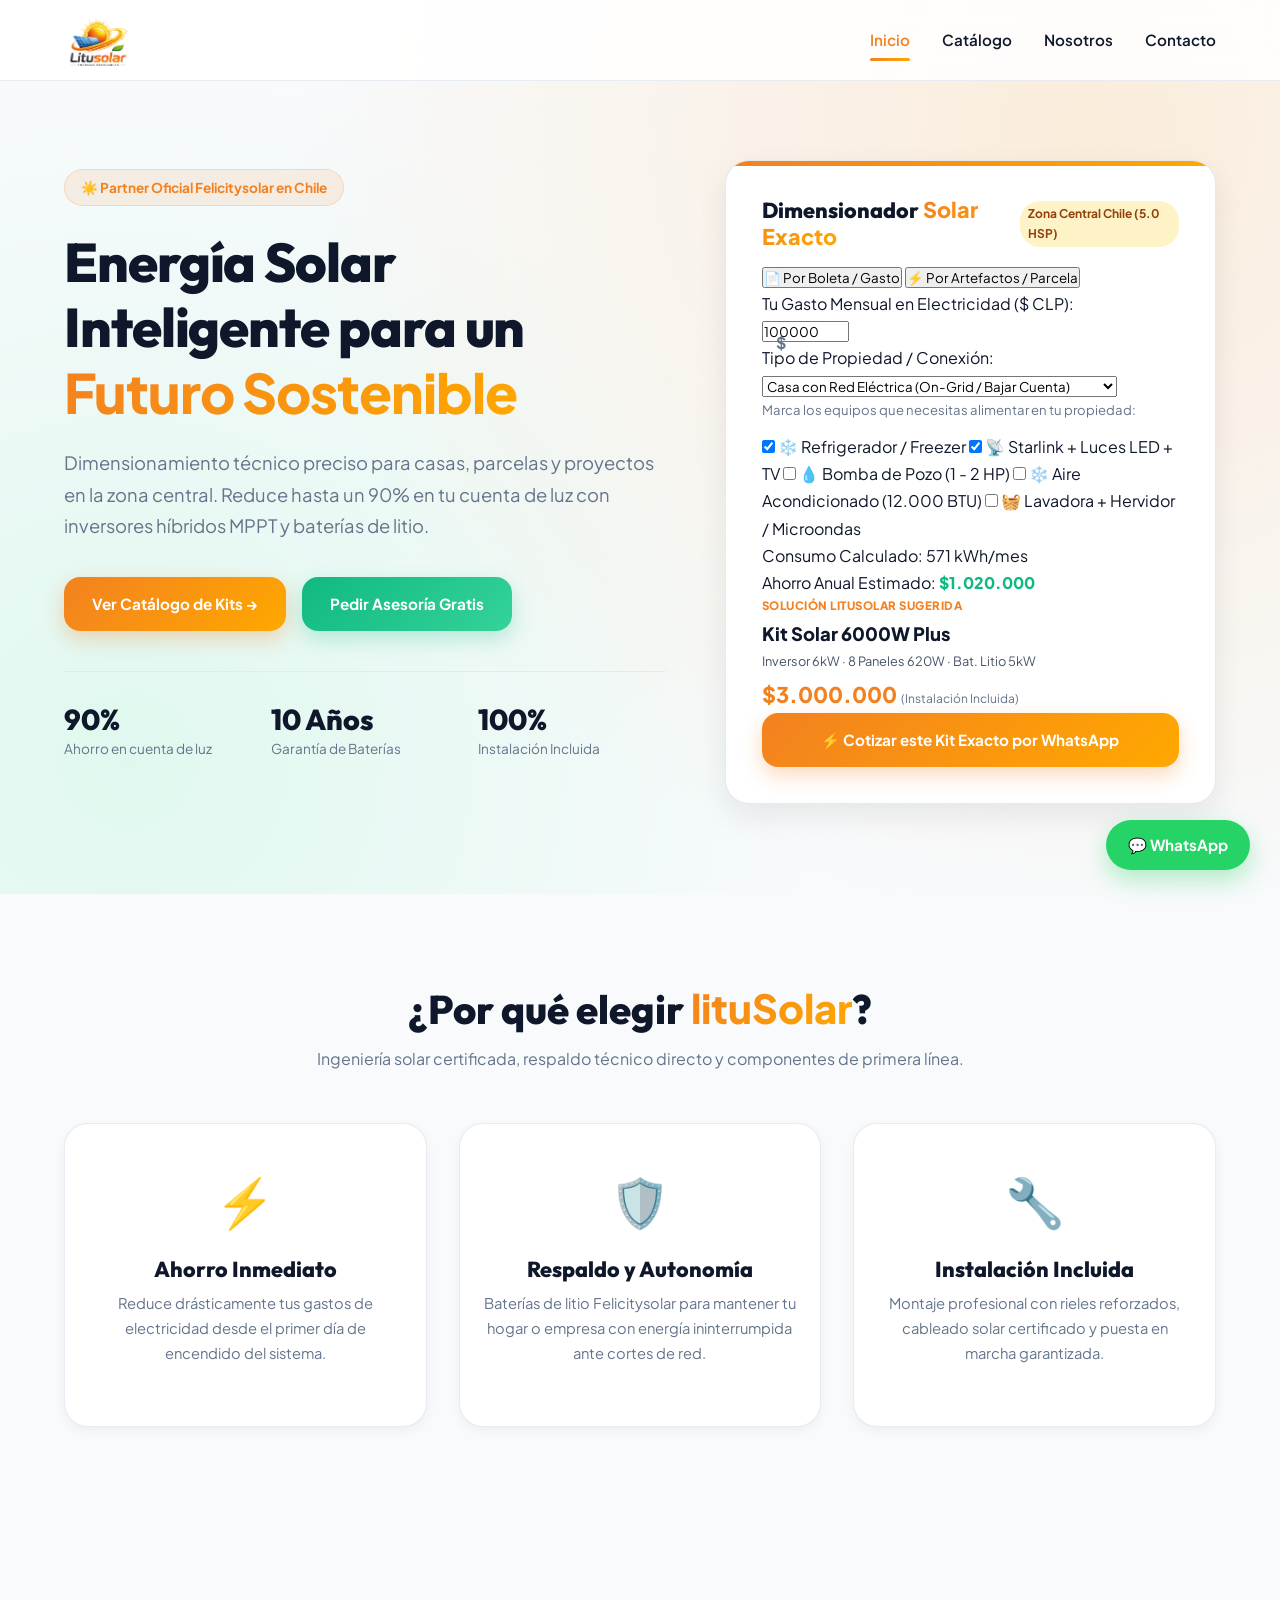
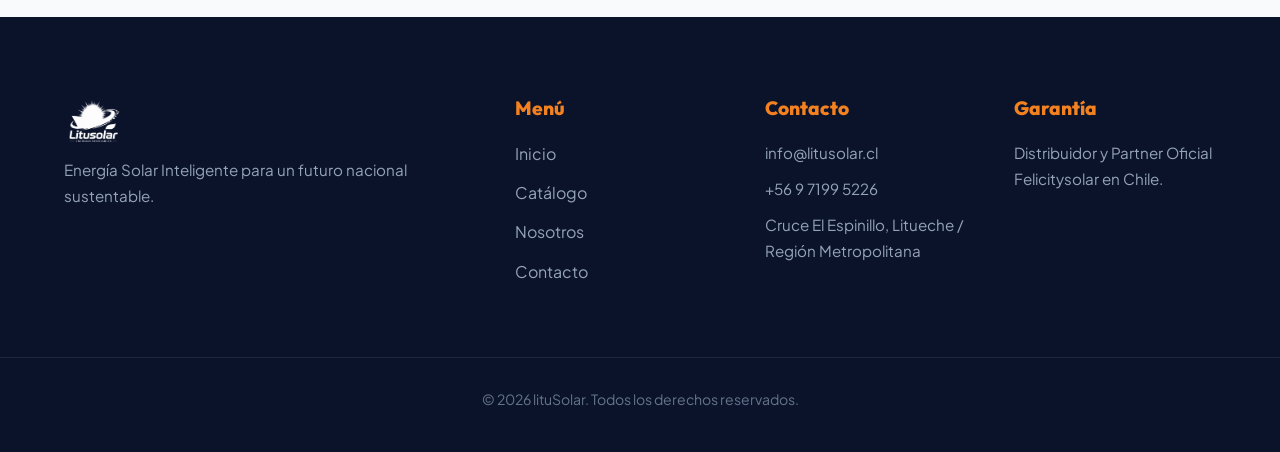
==== commit 5f939dbf: "Revise index.html for improved content and SEO Updated the description meta tag and improved the con" ====
--- a/index.html
+++ b/index.html
@@ -4,7 +4,7 @@
   <meta charset="UTF-8">
   <meta name="viewport" content="width=device-width, initial-scale=1.0">
   <title>lituSolar | Energía Solar Inteligente Chile</title>
-  <meta name="description" content="Kits solares fotovoltaicos híbridos y baterías de litio Felicitysolar en Chile. Reduce hasta un 90% en tu cuenta de luz con instalación incluida.">
+  <meta name="description" content="Kits solares fotovoltaicos híbridos y baterías de litio Felicitysolar en Chile. Calcula tu consumo y ahorro exacto con instalación incluida.">
   <link rel="stylesheet" href="css/styles.css">
   <link rel="icon" href="images/logo.png" type="image/png">
 </head>
@@ -25,7 +25,7 @@
     <button id="skip-intro" class="skip-btn">Saltar Intro &rarr;</button>
   </div>
 
-  <!-- 2. HEADER Y NAVEGACIÓN LIMPIA -->
+  <!-- 2. HEADER Y NAVEGACIÓN -->
   <header>
     <div class="container nav-container">
       <a href="index.html" class="logo">
@@ -41,17 +41,17 @@
     </div>
   </header>
 
-  <!-- 3. HERO CON ENTRADA DINÁMICA Y CALCULADORA EN VIVO -->
+  <!-- 3. HERO CON CALCULADORA DE INGENIERÍA EXACTA -->
   <section id="hero">
     <div class="container hero-container">
       
-      <!-- Columna Izquierda: Mensaje Comercial -->
+      <!-- Columna Izquierda: Presentación -->
       <div class="hero-text">
         <div class="hero-badge">
           <span>☀️ Partner Oficial Felicitysolar en Chile</span>
         </div>
         <h1>Energía Solar Inteligente para un <span class="gradient-orange">Futuro Sostenible</span></h1>
-        <p>Reduce hasta un 90% en tu cuenta de luz con inversores híbridos MPPT, baterías de litio de alta durabilidad y paneles solares bifaciales con instalación incluida.</p>
+        <p>Dimensionamiento técnico preciso para casas, parcelas y proyectos en la zona central. Reduce hasta un 90% en tu cuenta de luz con inversores híbridos MPPT y baterías de litio.</p>
         
         <div class="hero-actions">
           <a href="catalogo.html" class="btn btn-primary">Ver Catálogo de Kits &rarr;</a>
@@ -74,27 +74,90 @@
         </div>
       </div>
 
-      <!-- Columna Derecha: Calculadora Solar Interactiva -->
-      <div class="calculator-card" id="calculadora">
-        <h3>Calcula tu <span class="gradient-orange">Ahorro Solar</span></h3>
-        <p class="text-gray" style="font-size: 0.9rem; margin-top: 4px;">Desliza según tu gasto mensual de electricidad:</p>
-
-        <div class="calc-slider-group">
-          <label>
-            <span>Tu cuenta mensual actual:</span>
-            <span id="bill-amount" class="text-orange" style="font-size: 1.3rem; font-weight: 800;">$100.000</span>
-          </label>
-          <input type="range" id="bill-slider" class="calc-slider" min="30000" max="350000" step="10000" value="100000">
-        </div>
-
-        <div class="calc-result-box">
-          <p class="text-gray" style="font-size: 0.8rem; text-transform: uppercase; font-weight: 700; letter-spacing: 0.5px;">Tu Ahorro Estimado Anual</p>
-          <div id="annual-savings" class="savings-amount">$1.020.000</div>
-          <div id="suggested-kit" class="kit-suggested">Sugerido: Kit Solar 6000W Plus</div>
-        </div>
-
-        <a id="calc-whatsapp-btn" href="#" target="_blank" rel="noopener noreferrer" class="btn btn-primary btn-block">
-          💬 Cotizar este Kit por WhatsApp
+      <!-- Columna Derecha: CALCULADORA DE CONSUMO EXACTO -->
+      <div class="calculator-card" id="calculadora-exacta">
+        <div style="display: flex; justify-content: space-between; align-items: center; margin-bottom: 12px;">
+          <h3 style="font-size: 1.35rem; margin: 0;">Dimensionador <span class="gradient-orange">Solar Exacto</span></h3>
+          <span style="font-size: 0.75rem; background: #FEF3C7; color: #92400E; padding: 3px 8px; border-radius: 20px; font-weight: 700;">Zona Central Chile (5.0 HSP)</span>
+        </div>
+
+        <!-- Pestañas de Modo de Cálculo -->
+        <div class="calc-tabs">
+          <button type="button" class="calc-tab-btn active" id="tab-btn-boleta">📄 Por Boleta / Gasto</button>
+          <button type="button" class="calc-tab-btn" id="tab-btn-equipos">⚡ Por Artefactos / Parcela</button>
+        </div>
+
+        <!-- VISTA 1: CÁLCULO POR BOLETA -->
+        <div id="view-boleta" class="calc-view active">
+          <div class="calc-input-group">
+            <label for="input-gasto-luz">Tu Gasto Mensual en Electricidad ($ CLP):</label>
+            <div style="position: relative;">
+              <span style="position: absolute; left: 14px; top: 12px; font-weight: 700; color: #64748B;">$</span>
+              <input type="number" id="input-gasto-luz" class="calc-text-input" value="100000" step="5000" min="15000" max="1000000" placeholder="100000">
+            </div>
+          </div>
+
+          <div class="calc-input-group">
+            <label for="select-tipo-sistema">Tipo de Propiedad / Conexión:</label>
+            <select id="select-tipo-sistema" class="calc-select-input">
+              <option value="ongrid">Casa con Red Eléctrica (On-Grid / Bajar Cuenta)</option>
+              <option value="offgrid">Parcela de Agrado / Rural (Off-Grid / Respaldo Total)</option>
+              <option value="comercial">Comercio / Taller / Pyme</option>
+            </select>
+          </div>
+        </div>
+
+        <!-- VISTA 2: CÁLCULO POR ARTEFACTOS EN TERRENO -->
+        <div id="view-equipos" class="calc-view">
+          <p class="text-gray" style="font-size: 0.82rem; margin-bottom: 12px;">Marca los equipos que necesitas alimentar en tu propiedad:</p>
+          <div class="appliance-list">
+            <label class="appliance-item">
+              <input type="checkbox" class="appliance-check" data-kwh="1.8" data-kw="0.2" checked>
+              <span>❄️ Refrigerador / Freezer</span>
+            </label>
+            <label class="appliance-item">
+              <input type="checkbox" class="appliance-check" data-kwh="1.0" data-kw="0.2" checked>
+              <span>📡 Starlink + Luces LED + TV</span>
+            </label>
+            <label class="appliance-item">
+              <input type="checkbox" class="appliance-check" data-kwh="3.0" data-kw="1.5" id="appliance-bomba">
+              <span>💧 Bomba de Pozo (1 - 2 HP)</span>
+            </label>
+            <label class="appliance-item">
+              <input type="checkbox" class="appliance-check" data-kwh="4.0" data-kw="2.0">
+              <span>❄️ Aire Acondicionado (12.000 BTU)</span>
+            </label>
+            <label class="appliance-item">
+              <input type="checkbox" class="appliance-check" data-kwh="1.5" data-kw="1.8">
+              <span>🧺 Lavadora + Hervidor / Microondas</span>
+            </label>
+          </div>
+        </div>
+
+        <!-- PANEL DE RESULTADOS MATEMÁTICOS EN TIEMPO REAL -->
+        <div class="calc-results-panel">
+          <div class="calc-metric-row">
+            <div>
+              <span class="metric-label">Consumo Calculado:</span>
+              <span id="res-consumo-kwh" class="metric-val">571 kWh/mes</span>
+            </div>
+            <div>
+              <span class="metric-label">Ahorro Anual Estimado:</span>
+              <span id="res-ahorro-anual" class="metric-val text-green" style="font-weight: 800;">$1.020.000</span>
+            </div>
+          </div>
+
+          <div class="suggested-kit-banner">
+            <div style="font-size: 0.72rem; text-transform: uppercase; font-weight: 800; color: #F38120; letter-spacing: 0.5px;">Solución lituSolar Sugerida</div>
+            <div id="res-kit-nombre" style="font-size: 1.15rem; font-weight: 800; color: #0F172A; margin: 2px 0;">Kit Solar 6000W Plus</div>
+            <div id="res-kit-detalles" style="font-size: 0.8rem; color: #475569;">Inversor 6kW · 8 Paneles 620W · Bat. Litio 5kW</div>
+            <div id="res-kit-precio" style="font-size: 1.35rem; font-weight: 900; color: #F38120; margin-top: 4px;">$3.000.000 <span style="font-size: 0.75rem; color: #64748B; font-weight: normal;">(Instalación Incluida)</span></div>
+          </div>
+        </div>
+
+        <!-- Botón de Cotización por WhatsApp -->
+        <a id="calc-exacta-whatsapp-btn" href="#" target="_blank" rel="noopener noreferrer" class="btn btn-primary btn-block">
+          ⚡ Cotizar este Kit Exacto por WhatsApp
         </a>
       </div>
 
@@ -149,7 +212,7 @@
         <h3>Contacto</h3>
         <p>info@litusolar.cl</p>
         <p>+56 9 7199 5226</p>
-        <p>Litueche / Región Metropolitana</p>
+        <p>Cruce El Espinillo, Litueche / Región Metropolitana</p>
       </div>
       <div class="footer-section">
         <h3>Garantía</h3>
@@ -168,4 +231,4 @@
 
   <script src="js/script.js"></script>
 </body>
-</html>+</html>
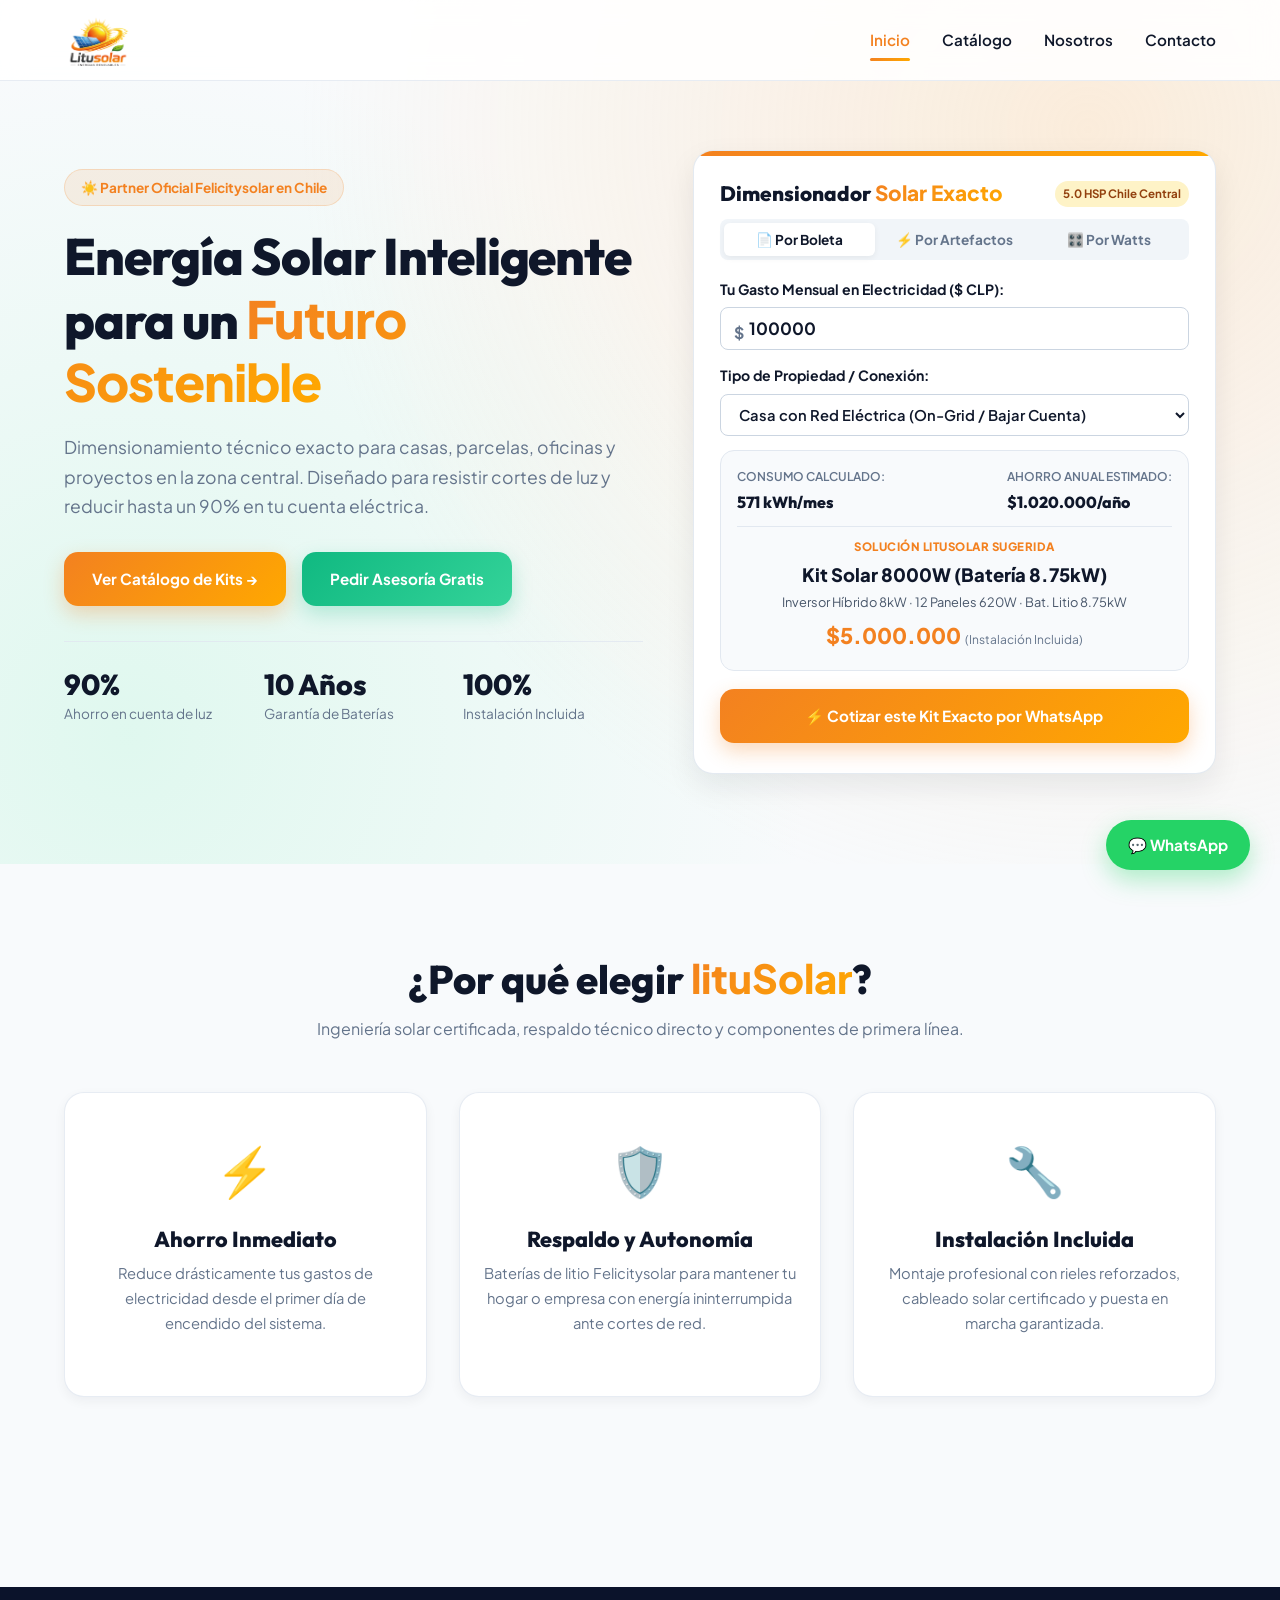
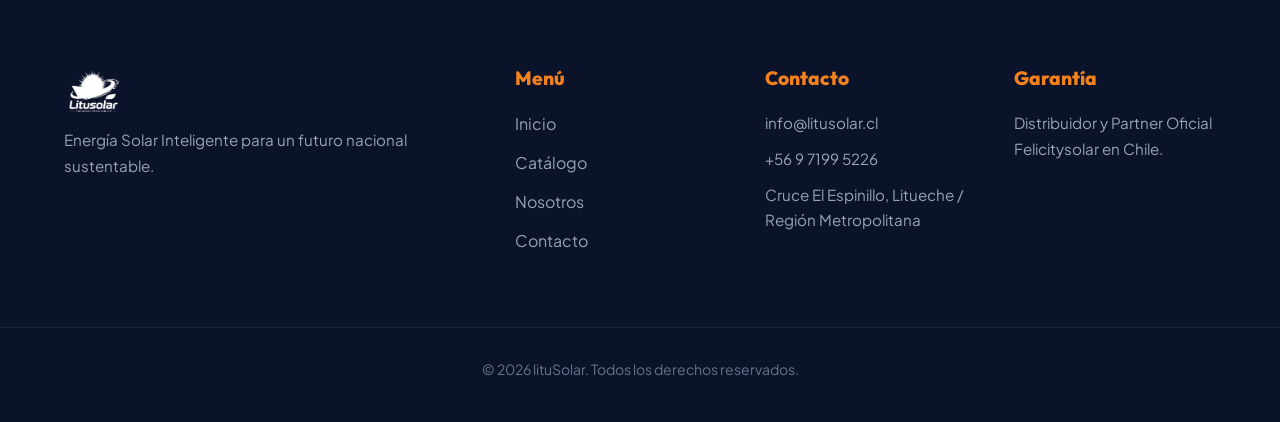
==== commit 4a596c84: "Enhance index.html with new features and updates Updated the description meta tag and added a new ca" ====
--- a/index.html
+++ b/index.html
@@ -4,7 +4,7 @@
   <meta charset="UTF-8">
   <meta name="viewport" content="width=device-width, initial-scale=1.0">
   <title>lituSolar | Energía Solar Inteligente Chile</title>
-  <meta name="description" content="Kits solares fotovoltaicos híbridos y baterías de litio Felicitysolar en Chile. Calcula tu consumo y ahorro exacto con instalación incluida.">
+  <meta name="description" content="Kits solares fotovoltaicos híbridos y baterías de litio Felicitysolar en Chile. Calcula tu consumo exacto por artefactos, watts o boleta con instalación incluida.">
   <link rel="stylesheet" href="css/styles.css">
   <link rel="icon" href="images/logo.png" type="image/png">
 </head>
@@ -41,17 +41,17 @@
     </div>
   </header>
 
-  <!-- 3. HERO CON CALCULADORA DE INGENIERÍA EXACTA -->
+  <!-- 3. HERO CON CALCULADORA DE INGENIERÍA EXACTA (3 MODOS) -->
   <section id="hero">
     <div class="container hero-container">
       
-      <!-- Columna Izquierda: Presentación -->
+      <!-- Columna Izquierda: Presentación Comercial -->
       <div class="hero-text">
         <div class="hero-badge">
           <span>☀️ Partner Oficial Felicitysolar en Chile</span>
         </div>
         <h1>Energía Solar Inteligente para un <span class="gradient-orange">Futuro Sostenible</span></h1>
-        <p>Dimensionamiento técnico preciso para casas, parcelas y proyectos en la zona central. Reduce hasta un 90% en tu cuenta de luz con inversores híbridos MPPT y baterías de litio.</p>
+        <p>Dimensionamiento técnico exacto para casas, parcelas, oficinas y proyectos en la zona central. Diseñado para resistir cortes de luz y reducir hasta un 90% en tu cuenta eléctrica.</p>
         
         <div class="hero-actions">
           <a href="catalogo.html" class="btn btn-primary">Ver Catálogo de Kits &rarr;</a>
@@ -74,20 +74,21 @@
         </div>
       </div>
 
-      <!-- Columna Derecha: CALCULADORA DE CONSUMO EXACTO -->
+      <!-- Columna Derecha: CALCULADORA DE CONSUMO SOLAR MULTI-MODO -->
       <div class="calculator-card" id="calculadora-exacta">
         <div style="display: flex; justify-content: space-between; align-items: center; margin-bottom: 12px;">
-          <h3 style="font-size: 1.35rem; margin: 0;">Dimensionador <span class="gradient-orange">Solar Exacto</span></h3>
-          <span style="font-size: 0.75rem; background: #FEF3C7; color: #92400E; padding: 3px 8px; border-radius: 20px; font-weight: 700;">Zona Central Chile (5.0 HSP)</span>
-        </div>
-
-        <!-- Pestañas de Modo de Cálculo -->
+          <h3 style="font-size: 1.3rem; margin: 0;">Dimensionador <span class="gradient-orange">Solar Exacto</span></h3>
+          <span style="font-size: 0.72rem; background: #FEF3C7; color: #92400E; padding: 3px 8px; border-radius: 20px; font-weight: 700;">5.0 HSP Chile Central</span>
+        </div>
+
+        <!-- 3 Pestañas de Modo de Cálculo -->
         <div class="calc-tabs">
-          <button type="button" class="calc-tab-btn active" id="tab-btn-boleta">📄 Por Boleta / Gasto</button>
-          <button type="button" class="calc-tab-btn" id="tab-btn-equipos">⚡ Por Artefactos / Parcela</button>
-        </div>
-
-        <!-- VISTA 1: CÁLCULO POR BOLETA -->
+          <button type="button" class="calc-tab-btn active" id="tab-btn-boleta">📄 Por Boleta</button>
+          <button type="button" class="calc-tab-btn" id="tab-btn-equipos">⚡ Por Artefactos</button>
+          <button type="button" class="calc-tab-btn" id="tab-btn-watts">🎛️ Por Watts</button>
+        </div>
+
+        <!-- PESTAÑA 1: POR BOLETA -->
         <div id="view-boleta" class="calc-view active">
           <div class="calc-input-group">
             <label for="input-gasto-luz">Tu Gasto Mensual en Electricidad ($ CLP):</label>
@@ -107,34 +108,35 @@
           </div>
         </div>
 
-        <!-- VISTA 2: CÁLCULO POR ARTEFACTOS EN TERRENO -->
+        <!-- PESTAÑA 2: POR ARTEFACTOS EXTENDIDO CON CANTIDADES -->
         <div id="view-equipos" class="calc-view">
-          <p class="text-gray" style="font-size: 0.82rem; margin-bottom: 12px;">Marca los equipos que necesitas alimentar en tu propiedad:</p>
-          <div class="appliance-list">
-            <label class="appliance-item">
-              <input type="checkbox" class="appliance-check" data-kwh="1.8" data-kw="0.2" checked>
-              <span>❄️ Refrigerador / Freezer</span>
-            </label>
-            <label class="appliance-item">
-              <input type="checkbox" class="appliance-check" data-kwh="1.0" data-kw="0.2" checked>
-              <span>📡 Starlink + Luces LED + TV</span>
-            </label>
-            <label class="appliance-item">
-              <input type="checkbox" class="appliance-check" data-kwh="3.0" data-kw="1.5" id="appliance-bomba">
-              <span>💧 Bomba de Pozo (1 - 2 HP)</span>
-            </label>
-            <label class="appliance-item">
-              <input type="checkbox" class="appliance-check" data-kwh="4.0" data-kw="2.0">
-              <span>❄️ Aire Acondicionado (12.000 BTU)</span>
-            </label>
-            <label class="appliance-item">
-              <input type="checkbox" class="appliance-check" data-kwh="1.5" data-kw="1.8">
-              <span>🧺 Lavadora + Hervidor / Microondas</span>
-            </label>
-          </div>
-        </div>
-
-        <!-- PANEL DE RESULTADOS MATEMÁTICOS EN TIEMPO REAL -->
+          <p class="text-gray" style="font-size: 0.8rem; margin-bottom: 10px;">Ajusta las cantidades de tus artefactos eléctricos:</p>
+          <div class="appliance-list-v2" id="appliance-container">
+            <!-- Se genera dinámicamente con botones + y - -->
+          </div>
+        </div>
+
+        <!-- PESTAÑA 3: POR WATTS PERSONALIZADOS -->
+        <div id="view-watts" class="calc-view">
+          <p class="text-gray" style="font-size: 0.8rem; margin-bottom: 10px;">Ingresa la potencia total y horas de uso de tus equipos:</p>
+          <div class="calc-input-group">
+            <label for="input-custom-watts">Potencia Total de Carga (Watts):</label>
+            <div style="position: relative;">
+              <input type="number" id="input-custom-watts" class="calc-text-input" value="2500" step="100" min="100" max="25000" placeholder="2500" style="padding-left: 14px;">
+              <span style="position: absolute; right: 14px; top: 12px; font-weight: 700; color: #64748B;">Watts (W)</span>
+            </div>
+          </div>
+
+          <div class="calc-input-group">
+            <label for="input-custom-hours">Horas de Uso Diario Estimadas:</label>
+            <div style="position: relative;">
+              <input type="number" id="input-custom-hours" class="calc-text-input" value="5" step="0.5" min="1" max="24" placeholder="5" style="padding-left: 14px;">
+              <span style="position: absolute; right: 14px; top: 12px; font-weight: 700; color: #64748B;">Horas / día</span>
+            </div>
+          </div>
+        </div>
+
+        <!-- PANEL DE RESULTADOS MATEMÁTICOS EN VIVO -->
         <div class="calc-results-panel">
           <div class="calc-metric-row">
             <div>
@@ -155,7 +157,7 @@
           </div>
         </div>
 
-        <!-- Botón de Cotización por WhatsApp -->
+        <!-- Botón de WhatsApp -->
         <a id="calc-exacta-whatsapp-btn" href="#" target="_blank" rel="noopener noreferrer" class="btn btn-primary btn-block">
           ⚡ Cotizar este Kit Exacto por WhatsApp
         </a>
--- a/css/styles.css
+++ b/css/styles.css
@@ -0,0 +1,771 @@
+/* ==========================================================================
+   lituSolar v2.4 - Modern Solar Tech CSS Global
+   Calculadora de Ingeniería Exacta, Pestañas, Modales y Estética Premium
+   ========================================================================== */
+
+@import url('https://fonts.googleapis.com/css2?family=Plus+Jakarta+Sans:wght@400;500;600;700;800&family=Outfit:wght@600;700;800;900&display=swap');
+
+:root {
+  --primary-orange: #F38120;
+  --primary-orange-hover: #E06F10;
+  --primary-green: #10B981;
+  --primary-green-hover: #059669;
+  --dark-bg: #0B132B;
+  --dark-surface: #1C2541;
+  --text-main: #0F172A;
+  --text-muted: #64748B;
+  --bg-light: #F8FAFC;
+  --white: #FFFFFF;
+  --solar-gradient: linear-gradient(135deg, #F38120 0%, #FFA800 100%);
+  --green-gradient: linear-gradient(135deg, #10B981 0%, #34D399 100%);
+  --dark-gradient: linear-gradient(135deg, #0B132B 0%, #1E293B 100%);
+  --shadow-sm: 0 4px 12px rgba(15, 23, 42, 0.05);
+  --shadow-md: 0 12px 30px rgba(15, 23, 42, 0.08);
+  --shadow-glow: 0 15px 35px -5px rgba(243, 129, 32, 0.25);
+  --radius-sm: 8px;
+  --radius-md: 14px;
+  --radius-lg: 20px;
+  --transition: all 0.35s cubic-bezier(0.16, 1, 0.3, 1);
+}
+
+* {
+  margin: 0;
+  padding: 0;
+  box-sizing: border-box;
+  font-family: 'Plus Jakarta Sans', -apple-system, BlinkMacSystemFont, sans-serif;
+}
+
+body {
+  background-color: var(--bg-light);
+  color: var(--text-main);
+  line-height: 1.7;
+  overflow-x: hidden;
+  scroll-behavior: smooth;
+}
+
+h1, h2, h3, h4 {
+  font-family: 'Outfit', sans-serif;
+  font-weight: 800;
+  color: var(--text-main);
+  line-height: 1.2;
+}
+
+a {
+  text-decoration: none;
+  color: inherit;
+  transition: var(--transition);
+}
+
+ul { list-style: none; }
+img { max-width: 100%; height: auto; display: block; }
+
+.container {
+  max-width: 1200px;
+  margin: 0 auto;
+  padding: 0 24px;
+}
+
+/* --- GRADIENTES Y TEXTOS --- */
+.gradient-orange {
+  background: var(--solar-gradient);
+  -webkit-background-clip: text;
+  -webkit-text-fill-color: transparent;
+}
+
+.gradient-green {
+  background: var(--green-gradient);
+  -webkit-background-clip: text;
+  -webkit-text-fill-color: transparent;
+}
+
+.text-orange { color: var(--primary-orange); }
+.text-green { color: var(--primary-green); }
+.text-gray { color: var(--text-muted); }
+
+/* --- BOTONES --- */
+.btn {
+  display: inline-flex;
+  align-items: center;
+  justify-content: center;
+  gap: 8px;
+  padding: 14px 28px;
+  border-radius: var(--radius-md);
+  font-weight: 700;
+  font-size: 0.95rem;
+  cursor: pointer;
+  border: none;
+  transition: var(--transition);
+  box-shadow: var(--shadow-sm);
+}
+
+.btn:hover {
+  transform: translateY(-3px) scale(1.02);
+}
+
+.btn-primary {
+  background: var(--solar-gradient);
+  color: var(--white);
+  box-shadow: 0 8px 20px rgba(243, 129, 32, 0.3);
+}
+
+.btn-primary:hover {
+  box-shadow: 0 12px 28px rgba(243, 129, 32, 0.45);
+}
+
+.btn-secondary {
+  background: var(--green-gradient);
+  color: var(--white);
+  box-shadow: 0 8px 20px rgba(16, 185, 129, 0.25);
+}
+
+.btn-secondary:hover {
+  box-shadow: 0 12px 28px rgba(16, 185, 129, 0.4);
+}
+
+.btn-block { width: 100%; }
+
+/* --- 1. SPLASH INTRO ANIMADA --- */
+#solar-intro-overlay {
+  position: fixed;
+  top: 0;
+  left: 0;
+  width: 100vw;
+  height: 100vh;
+  background: radial-gradient(circle at center, #1C2541 0%, #0B132B 100%);
+  z-index: 99999;
+  display: flex;
+  flex-direction: column;
+  justify-content: center;
+  align-items: center;
+  transition: opacity 0.7s cubic-bezier(0.16, 1, 0.3, 1), visibility 0.7s ease;
+}
+
+#solar-intro-overlay.fade-out {
+  opacity: 0;
+  visibility: hidden;
+  pointer-events: none;
+}
+
+.intro-content {
+  text-align: center;
+  position: relative;
+  display: flex;
+  flex-direction: column;
+  align-items: center;
+}
+
+.solar-aura-ring {
+  position: absolute;
+  top: 50%;
+  left: 50%;
+  transform: translate(-50%, -50%);
+  width: 240px;
+  height: 240px;
+  border-radius: 50%;
+  background: radial-gradient(circle, rgba(243, 129, 32, 0.5) 0%, rgba(243, 129, 32, 0) 70%);
+  filter: blur(25px);
+  animation: aura-expand 2s infinite alternate ease-in-out;
+  z-index: 1;
+}
+
+@keyframes aura-expand {
+  0% { transform: translate(-50%, -50%) scale(0.85); opacity: 0.5; }
+  100% { transform: translate(-50%, -50%) scale(1.35); opacity: 1; filter: blur(35px); }
+}
+
+.intro-logo {
+  height: 90px;
+  width: auto;
+  position: relative;
+  z-index: 2;
+  animation: logo-entrance 1.2s cubic-bezier(0.16, 1, 0.3, 1) forwards;
+  filter: drop-shadow(0 10px 30px rgba(243, 129, 32, 0.45));
+}
+
+@keyframes logo-entrance {
+  0% { opacity: 0; transform: scale(0.6) translateY(20px); filter: blur(10px); }
+  100% { opacity: 1; transform: scale(1) translateY(0); filter: blur(0); }
+}
+
+.intro-text {
+  margin-top: 25px;
+  position: relative;
+  z-index: 2;
+  display: flex;
+  flex-direction: column;
+  align-items: center;
+  gap: 12px;
+}
+
+.intro-tagline {
+  color: #E2E8F0;
+  font-family: 'Outfit', sans-serif;
+  font-size: 0.9rem;
+  letter-spacing: 4px;
+  font-weight: 700;
+  text-transform: uppercase;
+  opacity: 0;
+  animation: fade-up 0.8s ease 0.5s forwards;
+}
+
+@keyframes fade-up {
+  0% { opacity: 0; transform: translateY(10px); }
+  100% { opacity: 1; transform: translateY(0); }
+}
+
+.intro-loader-bar {
+  width: 180px;
+  height: 4px;
+  background: rgba(255, 255, 255, 0.1);
+  border-radius: 4px;
+  overflow: hidden;
+}
+
+.intro-loader-progress {
+  width: 0%;
+  height: 100%;
+  background: var(--solar-gradient);
+  border-radius: 4px;
+  animation: load-bar 1.5s cubic-bezier(0.4, 0, 0.2, 1) 0.3s forwards;
+  box-shadow: 0 0 12px rgba(243, 129, 32, 0.8);
+}
+
+@keyframes load-bar {
+  0% { width: 0%; }
+  60% { width: 75%; }
+  100% { width: 100%; }
+}
+
+.skip-btn {
+  position: absolute;
+  bottom: 40px;
+  background: transparent;
+  border: 1px solid rgba(255, 255, 255, 0.2);
+  color: #94A3B8;
+  padding: 8px 18px;
+  border-radius: 50px;
+  font-size: 0.85rem;
+  cursor: pointer;
+  transition: var(--transition);
+  z-index: 2;
+}
+
+.skip-btn:hover {
+  color: #FFF;
+  border-color: var(--primary-orange);
+  background: rgba(243, 129, 32, 0.1);
+}
+
+/* --- 2. HEADER FLOTANTE (GLASSMORPHISM) --- */
+header {
+  background: rgba(255, 255, 255, 0.88);
+  backdrop-filter: blur(12px);
+  -webkit-backdrop-filter: blur(12px);
+  position: fixed;
+  top: 0;
+  width: 100%;
+  z-index: 1000;
+  border-bottom: 1px solid rgba(226, 232, 240, 0.8);
+}
+
+.nav-container {
+  display: flex;
+  justify-content: space-between;
+  align-items: center;
+  height: 80px;
+}
+
+.logo img {
+  height: 52px;
+  transition: transform 0.3s ease;
+}
+
+.logo:hover img { transform: scale(1.05); }
+
+.nav-links {
+  display: flex;
+  gap: 32px;
+}
+
+.nav-links a {
+  font-weight: 600;
+  font-size: 0.95rem;
+  color: var(--text-main);
+  position: relative;
+  padding: 8px 0;
+}
+
+.nav-links a::after {
+  content: '';
+  position: absolute;
+  bottom: 0;
+  left: 0;
+  width: 0;
+  height: 3px;
+  background: var(--solar-gradient);
+  border-radius: 2px;
+  transition: width 0.3s ease;
+}
+
+.nav-links a:hover::after,
+.nav-links a.active::after { width: 100%; }
+.nav-links a.active { color: var(--primary-orange); }
+.menu-toggle { display: none; font-size: 1.8rem; cursor: pointer; color: var(--text-main); }
+
+/* --- 3. HERO SECTION V2 --- */
+#hero {
+  padding: 150px 0 90px 0;
+  background: radial-gradient(circle at 85% 15%, rgba(254, 215, 170, 0.4) 0%, rgba(248, 250, 252, 0) 60%),
+              radial-gradient(circle at 10% 85%, rgba(167, 243, 208, 0.3) 0%, rgba(248, 250, 252, 0) 50%);
+}
+
+.hero-container {
+  display: grid;
+  grid-template-columns: 1.05fr 0.95fr;
+  gap: 50px;
+  align-items: center;
+}
+
+.hero-badge {
+  display: inline-flex;
+  align-items: center;
+  gap: 8px;
+  padding: 6px 16px;
+  border-radius: 50px;
+  background: rgba(243, 129, 32, 0.1);
+  color: var(--primary-orange);
+  font-weight: 700;
+  font-size: 0.85rem;
+  margin-bottom: 20px;
+  border: 1px solid rgba(243, 129, 32, 0.2);
+}
+
+.hero-text h1 {
+  font-size: 3.2rem;
+  margin-bottom: 18px;
+  letter-spacing: -0.02em;
+}
+
+.hero-text p {
+  font-size: 1.1rem;
+  color: var(--text-muted);
+  margin-bottom: 30px;
+}
+
+.hero-actions {
+  display: flex;
+  gap: 16px;
+  flex-wrap: wrap;
+}
+
+.hero-stats {
+  display: grid;
+  grid-template-columns: repeat(3, 1fr);
+  gap: 20px;
+  margin-top: 35px;
+  padding-top: 25px;
+  border-top: 1px solid rgba(226, 232, 240, 0.8);
+}
+
+.stat-item h4 {
+  font-size: 1.8rem;
+  color: var(--text-main);
+}
+
+.stat-item p {
+  font-size: 0.85rem;
+  color: var(--text-muted);
+}
+
+/* --- 4. CALCULADORA DE INGENIERÍA SOLAR EXACTA (MODO DUAL) --- */
+.calculator-card {
+  background: var(--white);
+  border-radius: var(--radius-lg);
+  padding: 30px 26px;
+  box-shadow: var(--shadow-md);
+  border: 1px solid rgba(226, 232, 240, 0.9);
+  position: relative;
+  overflow: hidden;
+}
+
+.calculator-card::before {
+  content: '';
+  position: absolute;
+  top: 0;
+  left: 0;
+  width: 100%;
+  height: 5px;
+  background: var(--solar-gradient);
+}
+
+.calc-tabs {
+  display: flex;
+  background: #F1F5F9;
+  padding: 4px;
+  border-radius: var(--radius-sm);
+  gap: 4px;
+  margin-bottom: 18px;
+}
+
+.calc-tab-btn {
+  flex: 1;
+  padding: 8px 12px;
+  border: none;
+  background: transparent;
+  color: var(--text-muted);
+  font-weight: 700;
+  font-size: 0.85rem;
+  border-radius: 6px;
+  cursor: pointer;
+  transition: var(--transition);
+}
+
+.calc-tab-btn.active {
+  background: var(--white);
+  color: var(--text-main);
+  box-shadow: 0 2px 6px rgba(0,0,0,0.06);
+}
+
+.calc-view {
+  display: none;
+}
+
+.calc-view.active {
+  display: block;
+}
+
+.calc-input-group {
+  margin-bottom: 14px;
+}
+
+.calc-input-group label {
+  display: block;
+  font-weight: 700;
+  font-size: 0.88rem;
+  color: var(--text-main);
+  margin-bottom: 6px;
+}
+
+.calc-text-input, .calc-select-input {
+  width: 100%;
+  padding: 10px 14px 10px 28px;
+  border: 1.5px solid #CBD5E1;
+  border-radius: var(--radius-sm);
+  font-size: 1.05rem;
+  font-weight: 700;
+  color: var(--text-main);
+  outline: none;
+  transition: var(--transition);
+  background: #FFF;
+}
+
+.calc-select-input {
+  padding-left: 14px;
+  font-size: 0.92rem;
+  font-weight: 600;
+}
+
+.calc-text-input:focus, .calc-select-input:focus {
+  border-color: var(--primary-orange);
+  box-shadow: 0 0 0 3px rgba(243, 129, 32, 0.15);
+}
+
+.appliance-list {
+  display: flex;
+  flex-direction: column;
+  gap: 8px;
+  margin-bottom: 14px;
+  max-height: 180px;
+  overflow-y: auto;
+  padding-right: 4px;
+}
+
+.appliance-item {
+  display: flex;
+  align-items: center;
+  gap: 10px;
+  padding: 8px 12px;
+  background: #F8FAFC;
+  border: 1px solid #E2E8F0;
+  border-radius: var(--radius-sm);
+  font-size: 0.88rem;
+  font-weight: 600;
+  color: var(--text-main);
+  cursor: pointer;
+  transition: var(--transition);
+}
+
+.appliance-item:hover {
+  background: #FFF;
+  border-color: var(--primary-orange);
+}
+
+.appliance-check {
+  width: 18px;
+  height: 18px;
+  accent-color: var(--primary-orange);
+  cursor: pointer;
+}
+
+.calc-results-panel {
+  background: #F8FAFC;
+  border: 1px solid #E2E8F0;
+  border-radius: var(--radius-md);
+  padding: 16px;
+  margin-bottom: 18px;
+}
+
+.calc-metric-row {
+  display: flex;
+  justify-content: space-between;
+  border-bottom: 1px solid #E2E8F0;
+  padding-bottom: 10px;
+  margin-bottom: 10px;
+}
+
+.metric-label {
+  display: block;
+  font-size: 0.75rem;
+  color: var(--text-muted);
+  font-weight: 600;
+  text-transform: uppercase;
+}
+
+.metric-val {
+  font-size: 1rem;
+  font-weight: 800;
+  color: var(--text-main);
+  font-family: 'Outfit', sans-serif;
+}
+
+.suggested-kit-banner {
+  text-align: center;
+}
+
+/* --- 5. GRILLA DE PRODUCTOS CON VISOR LIGHTBOX --- */
+.page-content {
+  padding: 140px 0 80px 0;
+}
+
+.product-grid {
+  display: grid;
+  grid-template-columns: repeat(auto-fill, minmax(320px, 1fr));
+  gap: 32px;
+}
+
+.product-card {
+  background: var(--white);
+  border-radius: var(--radius-lg);
+  padding: 24px;
+  box-shadow: var(--shadow-sm);
+  border: 1px solid rgba(226, 232, 240, 0.8);
+  display: flex;
+  flex-direction: column;
+  transition: var(--transition);
+}
+
+.product-card:hover {
+  transform: translateY(-8px);
+  box-shadow: var(--shadow-glow);
+  border-color: rgba(243, 129, 32, 0.3);
+}
+
+.product-img-wrapper {
+  position: relative;
+  border-radius: var(--radius-md);
+  overflow: hidden;
+  margin-bottom: 20px;
+  cursor: pointer;
+}
+
+.product-clickable-img {
+  width: 100%;
+  aspect-ratio: 4 / 3;
+  object-fit: cover;
+  background-color: #F1F5F9;
+  transition: transform 0.4s ease;
+  display: block;
+}
+
+.product-img-wrapper:hover .product-clickable-img {
+  transform: scale(1.05);
+}
+
+.expand-icon {
+  position: absolute;
+  bottom: 10px;
+  right: 10px;
+  background: rgba(11, 19, 43, 0.85);
+  color: #FFF;
+  font-size: 0.75rem;
+  font-weight: 700;
+  padding: 5px 12px;
+  border-radius: 20px;
+  backdrop-filter: blur(6px);
+  pointer-events: none;
+  opacity: 0;
+  transition: opacity 0.3s ease, transform 0.3s ease;
+  transform: translateY(5px);
+}
+
+.product-img-wrapper:hover .expand-icon {
+  opacity: 1;
+  transform: translateY(0);
+}
+
+.product-card h3 { font-size: 1.35rem; margin-bottom: 8px; }
+.product-card .price { font-size: 1.7rem; font-weight: 800; color: var(--primary-orange); font-family: 'Outfit', sans-serif; margin-bottom: 12px; }
+.product-card .desc { font-size: 0.92rem; color: var(--text-muted); margin-bottom: 24px; flex-grow: 1; }
+
+/* --- 6. MODAL VISOR LIGHTBOX --- */
+.lightbox-modal {
+  position: fixed;
+  top: 0;
+  left: 0;
+  width: 100vw;
+  height: 100vh;
+  background: rgba(11, 19, 43, 0.94);
+  backdrop-filter: blur(10px);
+  display: none;
+  align-items: center;
+  justify-content: center;
+  z-index: 100000;
+  opacity: 0;
+  pointer-events: none;
+  transition: opacity 0.3s ease;
+}
+
+.lightbox-modal.active {
+  display: flex !important;
+  opacity: 1;
+  pointer-events: all;
+}
+
+.lightbox-img {
+  max-width: 90vw;
+  max-height: 85vh;
+  border-radius: var(--radius-md);
+  box-shadow: 0 25px 60px rgba(0, 0, 0, 0.6);
+  object-fit: contain;
+  transform: scale(0.92);
+  transition: transform 0.3s cubic-bezier(0.16, 1, 0.3, 1);
+}
+
+.lightbox-modal.active .lightbox-img {
+  transform: scale(1);
+}
+
+.lightbox-close {
+  position: absolute;
+  top: 24px;
+  right: 32px;
+  font-size: 2.5rem;
+  color: var(--white);
+  cursor: pointer;
+  line-height: 1;
+  transition: transform 0.2s ease, color 0.2s ease;
+  user-select: none;
+}
+
+.lightbox-close:hover {
+  transform: scale(1.2);
+  color: var(--primary-orange);
+}
+
+/* --- 7. FOTOS ESTÁTICAS PARA NOSOTROS --- */
+.static-img-frame {
+  background: var(--white);
+  padding: 14px;
+  border-radius: var(--radius-lg);
+  box-shadow: var(--shadow-md);
+  border: 1px solid #E2E8F0;
+  overflow: hidden;
+}
+
+.static-img {
+  width: 100%;
+  border-radius: var(--radius-md);
+  object-fit: cover;
+  display: block;
+}
+
+/* --- 8. FORMULARIOS Y FOOTER --- */
+.contacto-wrapper {
+  max-width: 720px;
+  margin: 0 auto;
+  background: var(--white);
+  padding: 40px;
+  border-radius: var(--radius-lg);
+  box-shadow: var(--shadow-sm);
+  border: 1px solid #E2E8F0;
+}
+
+.alert-success {
+  background-color: #D1FAE5;
+  color: #065F46;
+  padding: 16px;
+  border-radius: var(--radius-sm);
+  border: 1px solid #A7F3D0;
+  margin-bottom: 25px;
+  display: none;
+  font-weight: 600;
+}
+.alert-success.active { display: block; }
+
+.form-group { margin-bottom: 22px; }
+.form-group label { display: block; margin-bottom: 8px; font-weight: 600; color: var(--text-main); font-size: 0.95rem; }
+.form-group input, .form-group textarea {
+  width: 100%; padding: 14px 18px; border: 1.5px solid #CBD5E1; border-radius: var(--radius-sm); font-size: 1rem; color: var(--text-main); transition: var(--transition);
+}
+.form-group input:focus, .form-group textarea:focus {
+  outline: none; border-color: var(--primary-orange); box-shadow: 0 0 0 3px rgba(243, 129, 32, 0.15);
+}
+
+footer {
+  background: var(--dark-bg);
+  color: #E2E8F0;
+  padding: 80px 0 40px 0;
+  margin-top: 100px;
+}
+
+.footer-container {
+  display: grid;
+  grid-template-columns: 2fr 1fr 1fr 1fr;
+  gap: 48px;
+}
+
+.footer-section h3 { color: var(--primary-orange); font-size: 1.2rem; margin-bottom: 20px; }
+.footer-section p { color: #94A3B8; font-size: 0.95rem; margin-bottom: 10px; }
+.footer-section ul li { margin-bottom: 12px; }
+.footer-section ul li a { color: #94A3B8; }
+.footer-section ul li a:hover { color: var(--primary-orange); padding-left: 4px; }
+
+.copy-text {
+  text-align: center; margin-top: 60px; padding-top: 30px; border-top: 1px solid rgba(255, 255, 255, 0.08); color: #64748B; font-size: 0.88rem;
+}
+
+.whatsapp-float {
+  position: fixed; bottom: 30px; right: 30px; background: #25D366; color: #FFF; border-radius: 50px;
+  padding: 12px 22px; display: flex; align-items: center; gap: 10px; font-weight: 700; font-size: 0.95rem;
+  box-shadow: 0 10px 25px rgba(37, 211, 102, 0.35); z-index: 1000; transition: var(--transition);
+}
+.whatsapp-float:hover { transform: translateY(-4px) scale(1.03); background: #20BA56; }
+
+@media (max-width: 1024px) {
+  .hero-container { grid-template-columns: 1fr; text-align: center; }
+  .hero-text p { margin: 0 auto 36px auto; }
+  .hero-actions { justify-content: center; }
+  .hero-stats { justify-content: center; }
+  .footer-container { grid-template-columns: 1fr 1fr; }
+}
+
+@media (max-width: 768px) {
+  .nav-links {
+    display: none; position: absolute; top: 80px; left: 0; width: 100%; background: var(--white);
+    flex-direction: column; padding: 30px; box-shadow: var(--shadow-md); gap: 20px;
+  }
+  .nav-links.active { display: flex; }
+  .menu-toggle { display: block; }
+  .hero-text h1 { font-size: 2.5rem; }
+  .footer-container { grid-template-columns: 1fr; text-align: center; }
+}
